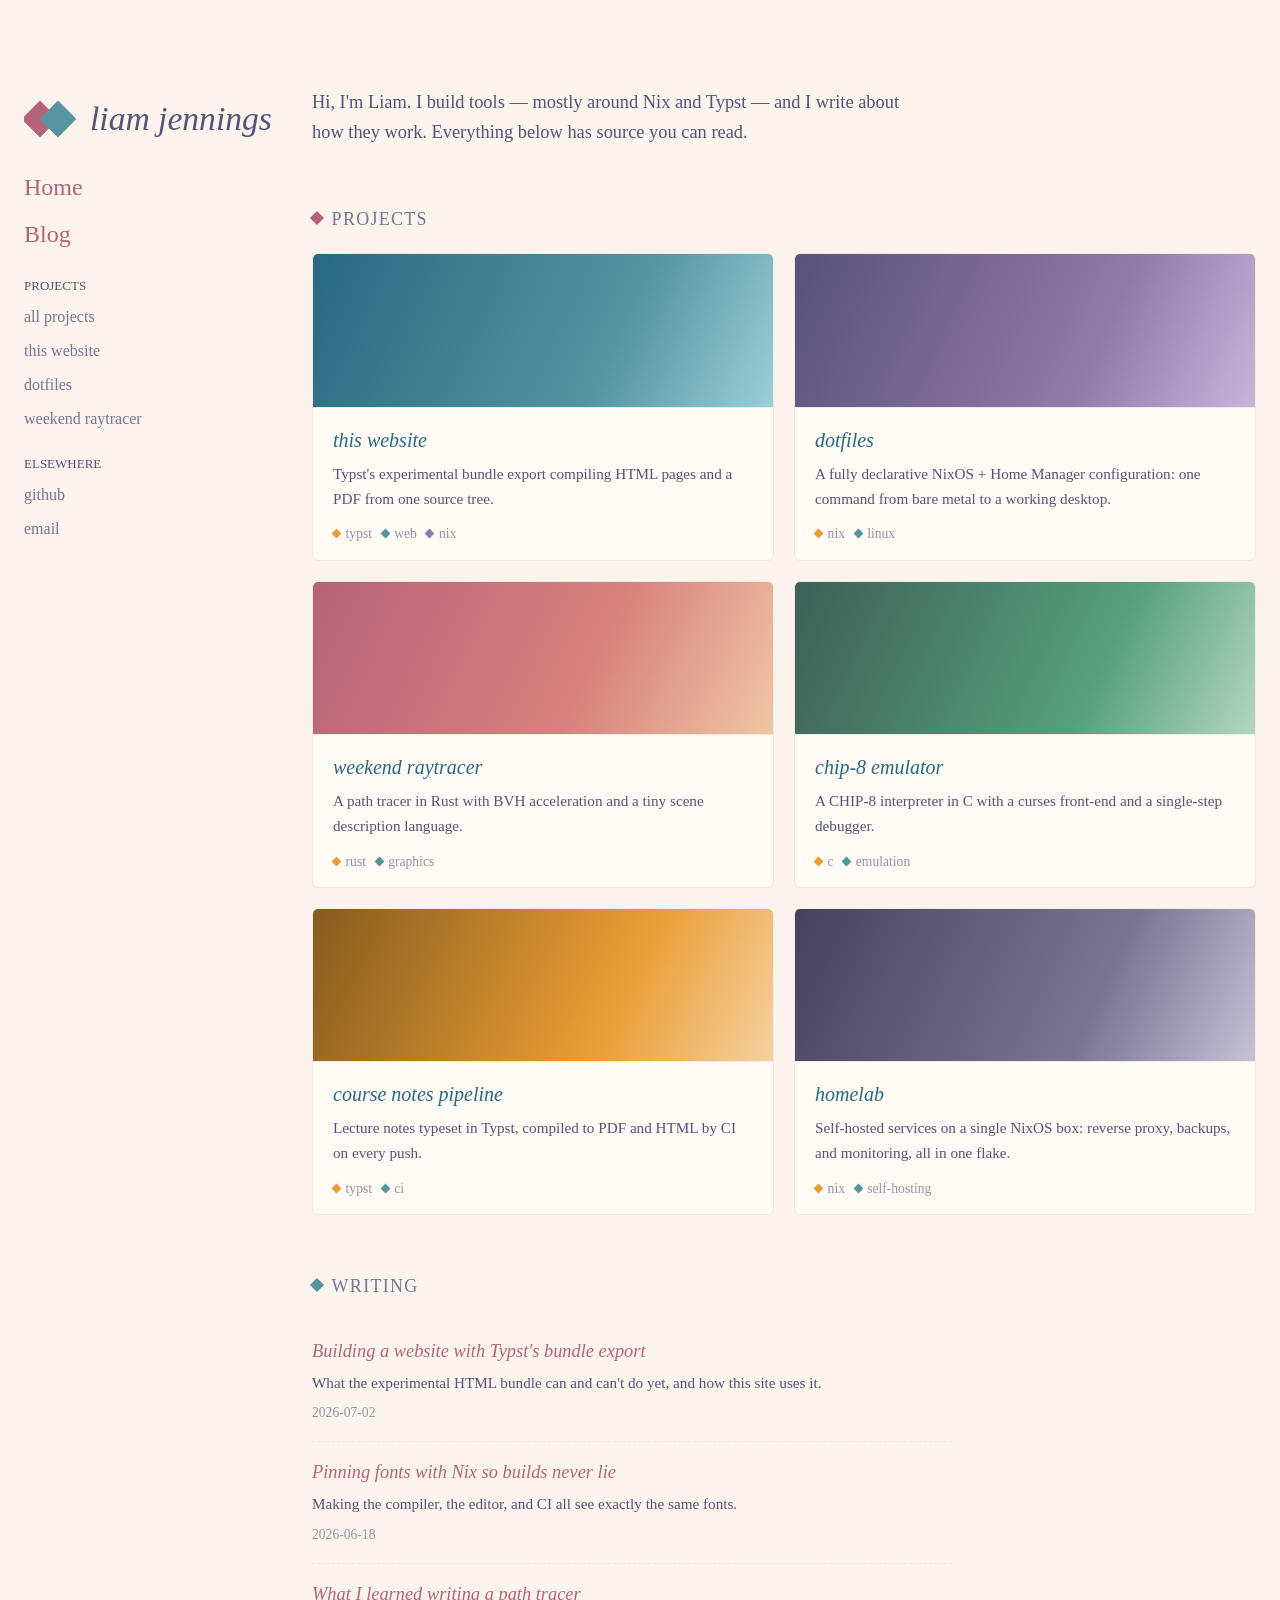
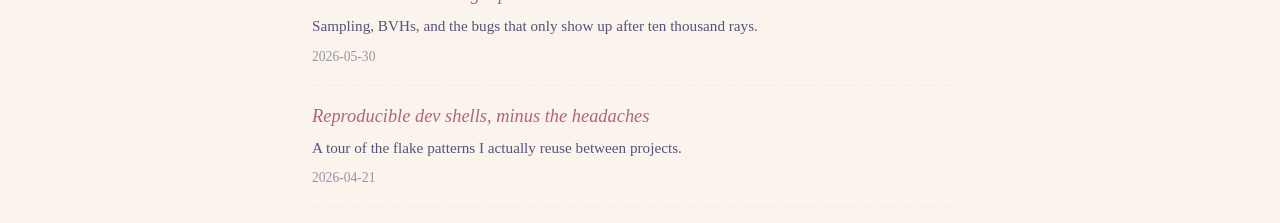
==== design/variant-a2/index.html @ 7a5c7ba7 "prototyped" ====
<!DOCTYPE html>
<html lang="en">
<head>
<meta charset="utf-8">
<meta name="viewport" content="width=device-width, initial-scale=1">
<title>liam jennings</title>
<link rel="stylesheet" href="style.css">
</head>
<body>

<aside class="sidebar">
  <a class="brand" href="#">
    <span class="logo">
      <span class="logo-square logo-rose"></span>
      <span class="logo-square logo-teal"></span>
    </span>
    <span class="brand-name">liam jennings</span>
  </a>
  <nav class="site-nav">
    <ul class="nav-main">
      <li><a href="#">Home</a></li>
      <li><a href="#writing">Blog</a></li>
    </ul>
    <div class="nav-group">
      <p class="nav-group-title">projects</p>
      <ul>
        <li><a href="#projects">all projects</a></li>
        <li><a href="#">this website</a></li>
        <li><a href="#">dotfiles</a></li>
        <li><a href="#">weekend raytracer</a></li>
      </ul>
    </div>
    <div class="nav-group">
      <p class="nav-group-title">elsewhere</p>
      <ul>
        <li><a href="https://github.com/ldjennings">github</a></li>
        <li><a href="mailto:jenningsliamd@gmail.com">email</a></li>
      </ul>
    </div>
  </nav>
</aside>

<div class="page">
  <header class="mobile-header">
    <a class="brand" href="#">
      <span class="logo">
        <span class="logo-square logo-rose"></span>
        <span class="logo-square logo-teal"></span>
      </span>
      <span class="brand-name">liam jennings</span>
    </a>
    <details>
      <summary>menu</summary>
      <nav class="site-nav">
        <ul class="nav-main">
          <li><a href="#">Home</a></li>
          <li><a href="#writing">Blog</a></li>
        </ul>
      </nav>
    </details>
  </header>

  <main>
    <p class="intro">Hi, I'm Liam. I build tools — mostly around Nix and
    Typst — and I write about how they work. Everything below has source
    you can read.</p>

    <section id="projects">
      <h2>projects</h2>
      <div class="project-grid">

        <article class="project">
          <div class="thumb thumb-web"></div>
          <div class="card-body">
            <h3><a href="#">this website</a></h3>
            <p>Typst's experimental bundle export compiling HTML pages and
            a PDF from one source tree.</p>
            <ul class="tags"><li>typst</li><li>web</li><li>nix</li></ul>
            <details class="more">
              <summary>details</summary>
              <div class="blurb">
                <p class="badges"><span class="badge open">open source</span></p>
                <p>One compiler produces the whole site: HTML pages, shared
                assets, and a print-ready PDF twin of the blog, with
                cross-document links resolved at build time. Fonts and the
                toolchain are pinned through a Nix flake, so every build is
                identical everywhere.</p>
                <p class="blurb-links"><a href="#">source ↗</a> <a href="#">live site ↗</a></p>
              </div>
            </details>
          </div>
          <a class="card-link" href="#" aria-hidden="true" tabindex="-1"></a>
          <div class="preview" aria-hidden="true">
            <div class="preview-thumb thumb-web"></div>
            <div class="preview-body">
              <h3>this website</h3>
              <p class="badges"><span class="badge open">open source</span></p>
              <p>One compiler produces the whole site: HTML pages, shared
              assets, and a print-ready PDF twin of the blog, with
              cross-document links resolved at build time. Fonts and the
              toolchain are pinned through a Nix flake, so every build is
              identical everywhere.</p>
              <p class="blurb-links"><a href="#">source ↗</a> <a href="#">live site ↗</a></p>
            </div>
          </div>
        </article>

        <article class="project">
          <div class="thumb thumb-dots"></div>
          <div class="card-body">
            <h3><a href="#">dotfiles</a></h3>
            <p>A fully declarative NixOS + Home Manager configuration: one
            command from bare metal to a working desktop.</p>
            <ul class="tags"><li>nix</li><li>linux</li></ul>
            <details class="more">
              <summary>details</summary>
              <div class="blurb">
                <p class="badges"><span class="badge open">open source</span></p>
                <p>Every machine I own boots from the same flake: window
                manager, editor, secrets, and services all described in one
                tree. Reinstalling is a non-event, and experiments roll back
                with a single generation switch.</p>
                <p class="blurb-links"><a href="#">source ↗</a></p>
              </div>
            </details>
          </div>
          <a class="card-link" href="#" aria-hidden="true" tabindex="-1"></a>
          <div class="preview" aria-hidden="true">
            <div class="preview-thumb thumb-dots"></div>
            <div class="preview-body">
              <h3>dotfiles</h3>
              <p class="badges"><span class="badge open">open source</span></p>
              <p>Every machine I own boots from the same flake: window
              manager, editor, secrets, and services all described in one
              tree. Reinstalling is a non-event, and experiments roll back
              with a single generation switch.</p>
              <p class="blurb-links"><a href="#">source ↗</a></p>
            </div>
          </div>
        </article>

        <article class="project">
          <div class="thumb thumb-ray"></div>
          <div class="card-body">
            <h3><a href="#">weekend raytracer</a></h3>
            <p>A path tracer in Rust with BVH acceleration and a tiny scene
            description language.</p>
            <ul class="tags"><li>rust</li><li>graphics</li></ul>
            <details class="more">
              <summary>details</summary>
              <div class="blurb">
                <p class="badges"><span class="badge open">open source</span></p>
                <p>Started as the classic weekend book, then kept going:
                bounding-volume hierarchies, importance sampling, and a
                small text format for describing scenes. Renders the
                obligatory glass spheres, but also my apartment.</p>
                <p class="blurb-links"><a href="#">source ↗</a> <a href="#">gallery ↗</a></p>
              </div>
            </details>
          </div>
          <a class="card-link" href="#" aria-hidden="true" tabindex="-1"></a>
          <div class="preview" aria-hidden="true">
            <div class="preview-thumb thumb-ray"></div>
            <div class="preview-body">
              <h3>weekend raytracer</h3>
              <p class="badges"><span class="badge open">open source</span></p>
              <p>Started as the classic weekend book, then kept going:
              bounding-volume hierarchies, importance sampling, and a small
              text format for describing scenes. Renders the obligatory
              glass spheres, but also my apartment.</p>
              <p class="blurb-links"><a href="#">source ↗</a> <a href="#">gallery ↗</a></p>
            </div>
          </div>
        </article>

        <article class="project">
          <div class="thumb thumb-chip"></div>
          <div class="card-body">
            <h3><a href="#">chip-8 emulator</a></h3>
            <p>A CHIP-8 interpreter in C with a curses front-end and a
            single-step debugger.</p>
            <ul class="tags"><li>c</li><li>emulation</li></ul>
            <details class="more">
              <summary>details</summary>
              <div class="blurb">
                <p class="badges"><span class="badge open">open source</span></p>
                <p>A complete interpreter for the 1970s virtual machine,
                playable in a terminal. The single-step debugger shows
                registers, the stack, and disassembly live — written to
                understand how emulation actually works before attempting
                anything bigger.</p>
                <p class="blurb-links"><a href="#">source ↗</a></p>
              </div>
            </details>
          </div>
          <a class="card-link" href="#" aria-hidden="true" tabindex="-1"></a>
          <div class="preview" aria-hidden="true">
            <div class="preview-thumb thumb-chip"></div>
            <div class="preview-body">
              <h3>chip-8 emulator</h3>
              <p class="badges"><span class="badge open">open source</span></p>
              <p>A complete interpreter for the 1970s virtual machine,
              playable in a terminal. The single-step debugger shows
              registers, the stack, and disassembly live — written to
              understand how emulation actually works before attempting
              anything bigger.</p>
              <p class="blurb-links"><a href="#">source ↗</a></p>
            </div>
          </div>
        </article>

        <article class="project">
          <div class="thumb thumb-notes"></div>
          <div class="card-body">
            <h3><a href="#">course notes pipeline</a></h3>
            <p>Lecture notes typeset in Typst, compiled to PDF and HTML by
            CI on every push.</p>
            <ul class="tags"><li>typst</li><li>ci</li></ul>
            <details class="more">
              <summary>details</summary>
              <div class="blurb">
                <p class="badges"><span class="badge study">coursework</span></p>
                <p>Notes get written once in Typst and published twice:
                a paged PDF for printing and margin scribbles, and HTML for
                quick reference. CI rebuilds both on every push, so the
                published copy never lags the source.</p>
                <p class="blurb-links"><a href="#">source ↗</a> <a href="#">notes ↗</a></p>
              </div>
            </details>
          </div>
          <a class="card-link" href="#" aria-hidden="true" tabindex="-1"></a>
          <div class="preview" aria-hidden="true">
            <div class="preview-thumb thumb-notes"></div>
            <div class="preview-body">
              <h3>course notes pipeline</h3>
              <p class="badges"><span class="badge study">coursework</span></p>
              <p>Notes get written once in Typst and published twice: a
              paged PDF for printing and margin scribbles, and HTML for
              quick reference. CI rebuilds both on every push, so the
              published copy never lags the source.</p>
              <p class="blurb-links"><a href="#">source ↗</a> <a href="#">notes ↗</a></p>
            </div>
          </div>
        </article>

        <article class="project">
          <div class="thumb thumb-lab"></div>
          <div class="card-body">
            <h3><a href="#">homelab</a></h3>
            <p>Self-hosted services on a single NixOS box: reverse proxy,
            backups, and monitoring, all in one flake.</p>
            <ul class="tags"><li>nix</li><li>self-hosting</li></ul>
            <details class="more">
              <summary>details</summary>
              <div class="blurb">
                <p class="badges"><span class="badge lab">self-hosted</span></p>
                <p>One machine, one flake: media, git mirrors, and backups
                behind a reverse proxy with automatic certificates.
                Monitoring pages me before anything user-visible breaks —
                in theory.</p>
                <p class="blurb-links"><a href="#">source ↗</a></p>
              </div>
            </details>
          </div>
          <a class="card-link" href="#" aria-hidden="true" tabindex="-1"></a>
          <div class="preview" aria-hidden="true">
            <div class="preview-thumb thumb-lab"></div>
            <div class="preview-body">
              <h3>homelab</h3>
              <p class="badges"><span class="badge lab">self-hosted</span></p>
              <p>One machine, one flake: media, git mirrors, and backups
              behind a reverse proxy with automatic certificates.
              Monitoring pages me before anything user-visible breaks — in
              theory.</p>
              <p class="blurb-links"><a href="#">source ↗</a></p>
            </div>
          </div>
        </article>

      </div>
    </section>

    <section id="writing">
      <h2>writing</h2>
      <ul class="article-list">
        <li>
          <a href="#">Building a website with Typst's bundle export</a>
          <p>What the experimental HTML bundle can and can't do yet, and how
          this site uses it.</p>
          <time datetime="2026-07-02">2026-07-02</time>
        </li>
        <li>
          <a href="#">Pinning fonts with Nix so builds never lie</a>
          <p>Making the compiler, the editor, and CI all see exactly the
          same fonts.</p>
          <time datetime="2026-06-18">2026-06-18</time>
        </li>
        <li>
          <a href="#">What I learned writing a path tracer</a>
          <p>Sampling, BVHs, and the bugs that only show up after ten
          thousand rays.</p>
          <time datetime="2026-05-30">2026-05-30</time>
        </li>
        <li>
          <a href="#">Reproducible dev shells, minus the headaches</a>
          <p>A tour of the flake patterns I actually reuse between
          projects.</p>
          <time datetime="2026-04-21">2026-04-21</time>
        </li>
      </ul>
    </section>
  </main>
</div>

</body>
</html>
---- design/variant-a2/style.css ----
/* Variant A2 — variant A's sidebar and Rosé Pine Dawn palette, with two
   additions that distinguish it from youwen.dev:
   1. a thumbnail band on each project card (gradient stand-ins for
      screenshots, toned to the palette so the grid stays quiet), and
   2. a hover-deployed preview per card: hovering deploys an overlay with a
      bigger image, badge, full description, and links. Pure CSS (:hover),
      no JavaScript, so it survives the static Typst export. Touch devices
      (no hover) get a click-to-expand <details> fallback instead. */

:root {
  --bg: #faf4ed;
  --surface: #fffaf3;
  --overlay: #f2e9e1;
  --text: #575279;
  --subtle: #797593;
  --muted: #9893a5;
  --love: #b4637a;
  --gold: #ea9d34;
  --rose: #d7827e;
  --pine: #286983;
  --foam: #56949f;
  --iris: #907aa9;
}

* {
  box-sizing: border-box;
}

body {
  background: var(--bg);
  color: var(--text);
  font-family: Georgia, "Times New Roman", serif;
  line-height: 1.625;
  max-width: 1440px;
  margin: 1rem auto;
  padding: 0 1rem;
  display: flex;
  gap: 2rem;
}

@media (min-width: 1024px) {
  body {
    margin-top: 5rem;
    padding: 0 1.5rem;
  }
}

/* ---- Layout columns ---- */

/* Sticks to the viewport while the page scrolls. align-self keeps the
   sidebar its natural height (flex would otherwise stretch it to match the
   page column, leaving sticky nothing to do). */
.sidebar {
  width: 16rem;
  flex: none;
  position: sticky;
  top: 2rem;
  align-self: flex-start;
  max-height: calc(100vh - 2rem);
  overflow-y: auto;
}

.page {
  flex: 1;
  min-width: 0;
}

/* ---- Brand (logo + name) ---- */

.brand {
  display: inline-flex;
  align-items: center;
  gap: 1rem;
  margin-top: 0.75rem;
  color: inherit;
  text-decoration: none;
}

.brand:hover {
  background: var(--surface);
}

.brand-name {
  font-style: italic;
  font-size: 2.1rem;
  user-select: none;
  white-space: nowrap;
}

.logo {
  position: relative;
  display: inline-block;
  width: 50px;
  height: 50px;
  flex: none;
}

.logo-square {
  position: absolute;
  top: 12px;
  width: 26px;
  height: 26px;
  transform: rotate(45deg);
}

.logo-rose {
  left: 3px;
  background: var(--love);
}

.logo-teal {
  left: 21px;
  background: var(--foam);
}

/* ---- Nav ---- */

.site-nav {
  display: flex;
  flex-direction: column;
  gap: 1rem;
  margin-top: 1rem;
}

.site-nav ul {
  list-style: none;
  margin: 0;
  padding: 0;
  display: flex;
  flex-direction: column;
  gap: 0.5rem;
}

.site-nav a {
  text-decoration: none;
  transition: background-color 0.15s;
}

.site-nav a:hover {
  background: var(--surface);
}

.nav-main {
  font-size: 1.5rem;
}

.nav-main a {
  color: var(--love);
}

.nav-group-title {
  font-variant-caps: all-small-caps;
  font-size: 1.15rem;
  margin: 0 0 0.25rem;
}

.nav-group a {
  color: var(--subtle);
}

/* ---- Mobile header (hidden on desktop) ---- */

.mobile-header {
  display: none;
}

@media (max-width: 768px) {
  body {
    display: block;
  }

  .sidebar {
    display: none;
  }

  .mobile-header {
    display: block;
    border-bottom: 1px dashed var(--muted);
    margin-bottom: 2rem;
    padding-bottom: 2rem;
    text-align: center;
  }

  .mobile-header summary {
    font-variant-caps: all-small-caps;
    font-size: 1.3rem;
    cursor: pointer;
    margin-top: 1rem;
  }

  .mobile-header nav {
    text-align: left;
    margin-top: 0.75rem;
  }
}

/* ---- Content ---- */

main a {
  color: var(--foam);
}

main a:focus-visible,
.site-nav a:focus-visible,
summary:focus-visible {
  outline: 2px solid var(--iris);
  outline-offset: 2px;
}

.intro {
  font-size: 1.15rem;
  max-width: 38rem;
  margin-top: 0.5rem;
}

/* Section headings pick up the logo's rotated square. */
h2 {
  font-variant-caps: all-small-caps;
  font-weight: normal;
  font-size: 1.6rem;
  letter-spacing: 0.05em;
  color: var(--subtle);
  margin: 3rem 0 1rem;
}

h2::before {
  content: "";
  display: inline-block;
  width: 10px;
  height: 10px;
  margin-right: 0.6rem;
  transform: rotate(45deg);
  background: var(--love);
  vertical-align: 2px;
}

#writing h2::before {
  background: var(--foam);
}

/* ---- Project cards ---- */

/* Default stretch alignment keeps cards in a row exactly the same height;
   the flex column inside pins tags/details to the card bottom. */
.project-grid {
  display: grid;
  grid-template-columns: repeat(2, 1fr);
  gap: 1.25rem;
}

@media (max-width: 900px) {
  .project-grid {
    grid-template-columns: 1fr;
  }
}

/* No overflow:hidden here — the hover preview must extend past the card.
   The thumbnail rounds its own top corners instead. */
.project {
  display: flex;
  flex-direction: column;
  background: var(--surface);
  border: 1px solid var(--overlay);
  border-radius: 6px;
  transition: box-shadow 0.15s;
}

.project:hover {
  box-shadow: 0 2px 10px rgba(87, 82, 121, 0.08);
}

/* Thumbnail band: fixed ratio keeps the grid neat regardless of image.
   Gradients stand in for real screenshots, toned to the palette. */
.thumb {
  aspect-ratio: 3 / 1;
  border-bottom: 1px solid var(--overlay);
  border-radius: 5px 5px 0 0;
}

.thumb-web   { background: linear-gradient(115deg, #286983, #56949f 65%, #9ccfd8); }
.thumb-dots  { background: linear-gradient(115deg, #575279, #907aa9 65%, #c4b7d9); }
.thumb-ray   { background: linear-gradient(115deg, #b4637a, #d7827e 60%, #f0c6a4); }
.thumb-chip  { background: linear-gradient(115deg, #3e5f56, #569f7e 65%, #b3d6c2); }
.thumb-notes { background: linear-gradient(115deg, #855c1f, #ea9d34 65%, #f5d1a0); }
.thumb-lab   { background: linear-gradient(115deg, #45415e, #797593 65%, #c5c1d6); }

.card-body {
  padding: 1rem 1.25rem 0.9rem;
  flex: 1;
  display: flex;
  flex-direction: column;
}

.project h3 {
  margin: 0 0 0.35rem;
  font-size: 1.25rem;
  font-style: italic;
  font-weight: normal;
}

.project h3 a {
  color: var(--pine);
  text-decoration: none;
}

.project h3 a:hover {
  text-decoration: underline;
}

.card-body > p {
  margin: 0;
  font-size: 0.95rem;
}

.tags {
  list-style: none;
  margin: auto 0 0;
  padding: 0.75rem 0 0;
  display: flex;
  flex-wrap: wrap;
  gap: 0.6rem;
  font-size: 0.85rem;
  color: var(--muted);
}

.tags li::before {
  content: "";
  display: inline-block;
  width: 7px;
  height: 7px;
  margin-right: 0.35rem;
  transform: rotate(45deg);
  background: var(--gold);
  vertical-align: 1px;
}

.tags li:nth-child(2)::before {
  background: var(--foam);
}

.tags li:nth-child(3)::before {
  background: var(--iris);
}

/* ---- Whole-card link ---- */

/* Covers the card (m4xc-style); real links sit above it via z-index. */
.project {
  position: relative;
}

.card-link {
  position: absolute;
  inset: 0;
  z-index: 1;
  border-radius: 6px;
}

.card-body h3 a,
details.more,
.blurb-links a {
  position: relative;
  z-index: 2;
}

/* ---- Hover-deployed preview (CSS-only, no JS) ---- */

.preview {
  position: absolute;
  top: -0.75rem;
  left: -0.75rem;
  right: -0.75rem;
  z-index: 5;
  background: var(--surface);
  border: 1px solid var(--overlay);
  border-radius: 8px;
  box-shadow: 0 14px 36px rgba(87, 82, 121, 0.22);
  overflow: hidden;
  opacity: 0;
  visibility: hidden;
  transform: translateY(10px);
  transition:
    opacity 0.2s ease,
    transform 0.2s ease,
    visibility 0s linear 0.2s;
}

/* Small delay so grazing the grid with the cursor doesn't flash previews. */
.project:hover .preview {
  opacity: 1;
  visibility: visible;
  transform: none;
  transition-delay: 0.18s, 0.18s, 0.18s;
}

@media (prefers-reduced-motion: reduce) {
  .preview {
    transition: none;
  }
}

.preview-thumb {
  aspect-ratio: 2 / 1;
  border-bottom: 1px solid var(--overlay);
}

.preview-body {
  padding: 1rem 1.25rem 1.1rem;
}

.preview-body h3 {
  margin: 0;
}

.preview-body p {
  margin: 0.5rem 0 0;
  font-size: 0.95rem;
}

/* Hover devices get the preview; touch devices get the <details> fallback. */
@media (hover: hover) {
  details.more {
    display: none;
  }
}

@media (hover: none) {
  .preview {
    display: none;
  }
}

/* ---- Click-to-expand blurb (touch fallback) ---- */

details.more {
  margin-top: 0.75rem;
  border-top: 1px dashed var(--overlay);
  interpolate-size: allow-keywords;
}

details.more summary {
  list-style: none;
  cursor: pointer;
  padding: 0.4rem 0 0.3rem;
  font-variant-caps: all-small-caps;
  font-size: 0.95rem;
  letter-spacing: 0.06em;
  color: var(--subtle);
}

details.more summary::-webkit-details-marker {
  display: none;
}

details.more summary::after {
  content: " ▾";
  color: var(--muted);
}

details.more[open] summary::after {
  content: " ▴";
}

details.more summary:hover {
  color: var(--love);
}

/* Slide animation where supported (interpolate-size + ::details-content);
   elsewhere the blurb simply appears. */
details.more::details-content {
  block-size: 0;
  overflow: hidden;
  opacity: 0;
  transition: block-size 0.3s ease, opacity 0.3s ease, content-visibility 0.3s allow-discrete;
}

details.more[open]::details-content {
  block-size: auto;
  opacity: 1;
}

@media (prefers-reduced-motion: reduce) {
  details.more::details-content {
    transition: none;
  }
}

.blurb {
  padding-bottom: 0.5rem;
}

.blurb p {
  margin: 0.5rem 0 0;
  font-size: 0.92rem;
}

.badges {
  margin: 0.4rem 0 0;
}

.badge {
  display: inline-block;
  font-family: ui-monospace, monospace;
  font-size: 0.72rem;
  letter-spacing: 0.03em;
  padding: 0.1rem 0.55rem;
  border-radius: 999px;
  border: 1px solid;
}

.badge.open  { color: var(--pine); border-color: var(--pine); background: rgba(40, 105, 131, 0.07); }
.badge.study { color: var(--iris); border-color: var(--iris); background: rgba(144, 122, 169, 0.09); }
.badge.lab   { color: var(--gold); border-color: var(--gold); background: rgba(234, 157, 52, 0.09); }

.blurb-links a {
  margin-right: 1rem;
  font-size: 0.9rem;
}

/* ---- Article list ---- */

.article-list {
  list-style: none;
  margin: 0;
  padding: 0;
  max-width: 40rem;
}

.article-list li {
  padding: 1rem 0;
  border-bottom: 1px dashed var(--overlay);
}

.article-list a {
  color: var(--love);
  font-size: 1.15rem;
  font-style: italic;
  text-decoration: none;
}

.article-list a:hover {
  text-decoration: underline;
}

.article-list p {
  margin: 0.25rem 0;
  font-size: 0.95rem;
}

.article-list time {
  font-size: 0.85rem;
  color: var(--muted);
}
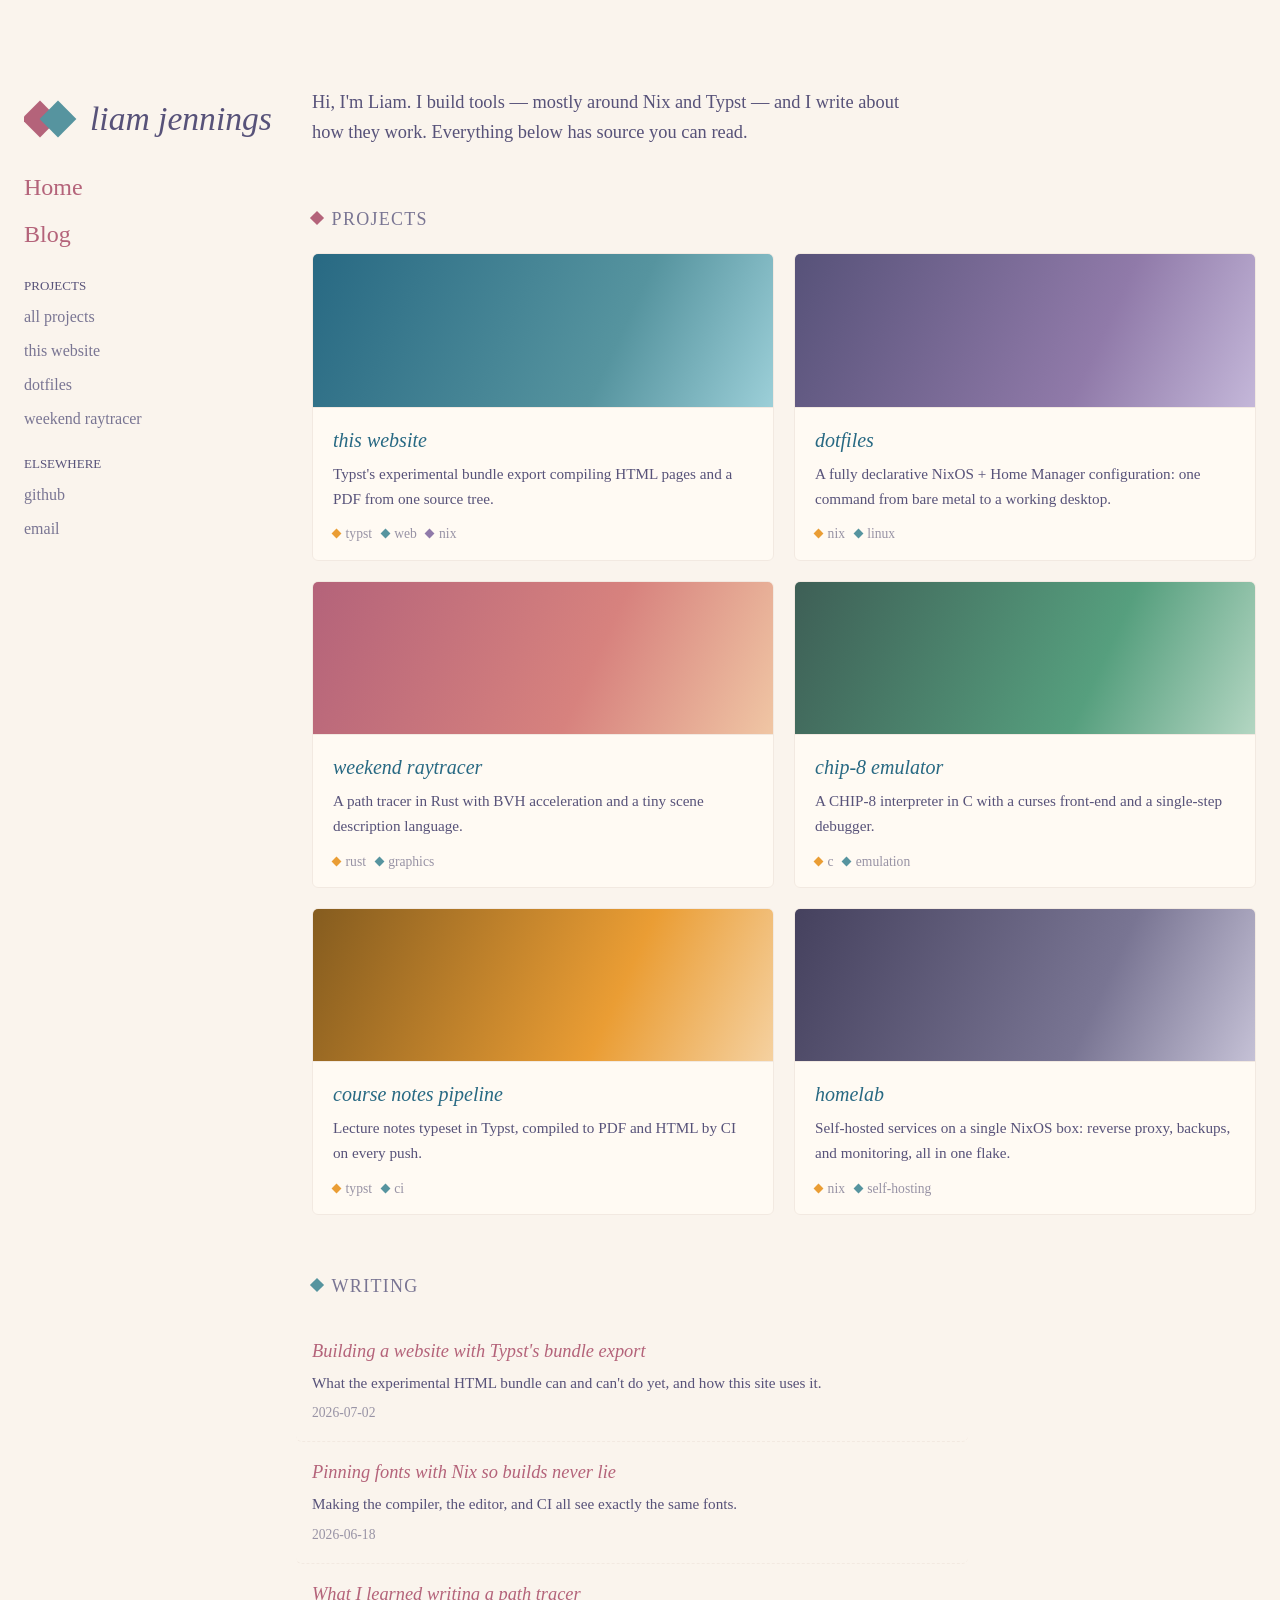
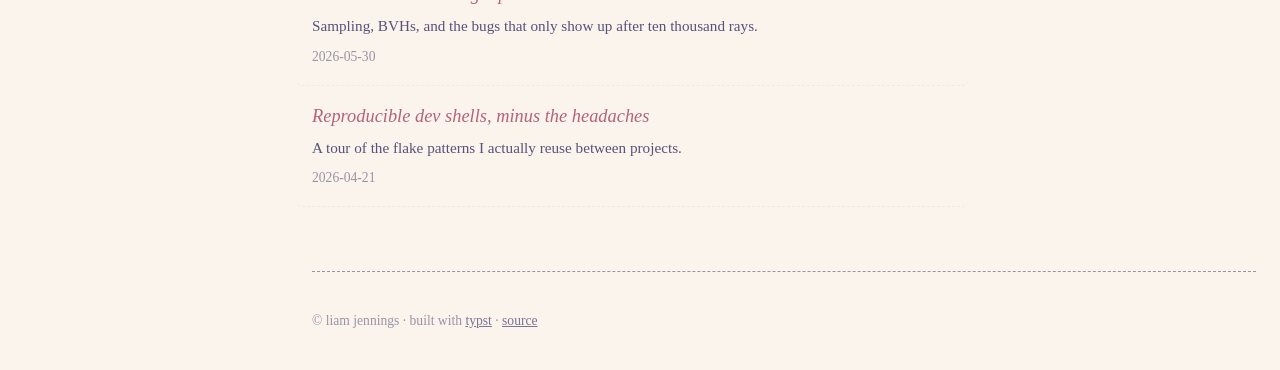
==== commit d8a0a20c: "changes" ====
--- a/design/variant-a2/index.html
+++ b/design/variant-a2/index.html
@@ -288,27 +288,36 @@
           <p>What the experimental HTML bundle can and can't do yet, and how
           this site uses it.</p>
           <time datetime="2026-07-02">2026-07-02</time>
+          <a class="row-link" href="#" aria-hidden="true" tabindex="-1"></a>
         </li>
         <li>
           <a href="#">Pinning fonts with Nix so builds never lie</a>
           <p>Making the compiler, the editor, and CI all see exactly the
           same fonts.</p>
           <time datetime="2026-06-18">2026-06-18</time>
+          <a class="row-link" href="#" aria-hidden="true" tabindex="-1"></a>
         </li>
         <li>
           <a href="#">What I learned writing a path tracer</a>
           <p>Sampling, BVHs, and the bugs that only show up after ten
           thousand rays.</p>
           <time datetime="2026-05-30">2026-05-30</time>
+          <a class="row-link" href="#" aria-hidden="true" tabindex="-1"></a>
         </li>
         <li>
           <a href="#">Reproducible dev shells, minus the headaches</a>
           <p>A tour of the flake patterns I actually reuse between
           projects.</p>
           <time datetime="2026-04-21">2026-04-21</time>
+          <a class="row-link" href="#" aria-hidden="true" tabindex="-1"></a>
         </li>
       </ul>
     </section>
+
+    <footer class="colophon">
+      <p>© liam jennings · built with <a href="https://typst.app/">typst</a>
+      · <a href="https://github.com/ldjennings">source</a></p>
+    </footer>
   </main>
 </div>
 
--- a/design/variant-a2/style.css
+++ b/design/variant-a2/style.css
@@ -7,7 +7,10 @@
       no JavaScript, so it survives the static Typst export. Touch devices
       (no hover) get a click-to-expand <details> fallback instead. */
 
+/* Rosé Pine Dawn (light) / Rosé Pine (dark) — same role names, so the whole
+   page swaps coherently on prefers-color-scheme. */
 :root {
+  color-scheme: light dark;
   --bg: #faf4ed;
   --surface: #fffaf3;
   --overlay: #f2e9e1;
@@ -20,6 +23,41 @@
   --pine: #286983;
   --foam: #56949f;
   --iris: #907aa9;
+  --shadow: rgba(87, 82, 121, 0.22);
+  --shadow-soft: rgba(87, 82, 121, 0.08);
+}
+
+@media (prefers-color-scheme: dark) {
+  :root {
+    --bg: #191724;
+    --surface: #1f1d2e;
+    --overlay: #26233a;
+    --text: #e0def4;
+    --subtle: #908caa;
+    --muted: #6e6a86;
+    --love: #eb6f92;
+    --gold: #f6c177;
+    --rose: #ebbcba;
+    --pine: #31748f;
+    --foam: #9ccfd8;
+    --iris: #c4a7e7;
+    --shadow: rgba(0, 0, 0, 0.55);
+    --shadow-soft: rgba(0, 0, 0, 0.35);
+  }
+}
+
+html {
+  scroll-behavior: smooth;
+}
+
+@media (prefers-reduced-motion: reduce) {
+  html {
+    scroll-behavior: auto;
+  }
+}
+
+section {
+  scroll-margin-top: 2rem;
 }
 
 * {
@@ -266,7 +304,7 @@
 }
 
 .project:hover {
-  box-shadow: 0 2px 10px rgba(87, 82, 121, 0.08);
+  box-shadow: 0 2px 10px var(--shadow-soft);
 }
 
 /* Thumbnail band: fixed ratio keeps the grid neat regardless of image.
@@ -374,7 +412,7 @@
   background: var(--surface);
   border: 1px solid var(--overlay);
   border-radius: 8px;
-  box-shadow: 0 14px 36px rgba(87, 82, 121, 0.22);
+  box-shadow: 0 14px 36px var(--shadow);
   overflow: hidden;
   opacity: 0;
   visibility: hidden;
@@ -508,9 +546,9 @@
   border: 1px solid;
 }
 
-.badge.open  { color: var(--pine); border-color: var(--pine); background: rgba(40, 105, 131, 0.07); }
-.badge.study { color: var(--iris); border-color: var(--iris); background: rgba(144, 122, 169, 0.09); }
-.badge.lab   { color: var(--gold); border-color: var(--gold); background: rgba(234, 157, 52, 0.09); }
+.badge.open  { color: var(--pine); border-color: var(--pine); background: color-mix(in srgb, var(--pine) 8%, transparent); }
+.badge.study { color: var(--iris); border-color: var(--iris); background: color-mix(in srgb, var(--iris) 9%, transparent); }
+.badge.lab   { color: var(--gold); border-color: var(--gold); background: color-mix(in srgb, var(--gold) 9%, transparent); }
 
 .blurb-links a {
   margin-right: 1rem;
@@ -519,6 +557,9 @@
 
 /* ---- Article list ---- */
 
+/* Whole row is clickable (overlay link, like the cards) but stays a plain
+   list — no thumbnails or expansion, so articles read differently from
+   projects. Negative margin lets the hover wash extend past the text. */
 .article-list {
   list-style: none;
   margin: 0;
@@ -527,8 +568,28 @@
 }
 
 .article-list li {
-  padding: 1rem 0;
+  position: relative;
+  padding: 1rem;
+  margin: 0 -1rem;
   border-bottom: 1px dashed var(--overlay);
+  border-radius: 6px;
+  transition: background-color 0.15s;
+}
+
+.article-list li:hover {
+  background: var(--surface);
+}
+
+.row-link {
+  position: absolute;
+  inset: 0;
+  z-index: 1;
+  border-radius: 6px;
+}
+
+.article-list li > a:not(.row-link) {
+  position: relative;
+  z-index: 2;
 }
 
 .article-list a {
@@ -551,3 +612,17 @@
   font-size: 0.85rem;
   color: var(--muted);
 }
+
+/* ---- Colophon ---- */
+
+.colophon {
+  margin-top: 4rem;
+  padding: 1.5rem 0 0.5rem;
+  border-top: 1px dashed var(--muted);
+  font-size: 0.85rem;
+  color: var(--muted);
+}
+
+.colophon a {
+  color: var(--subtle);
+}
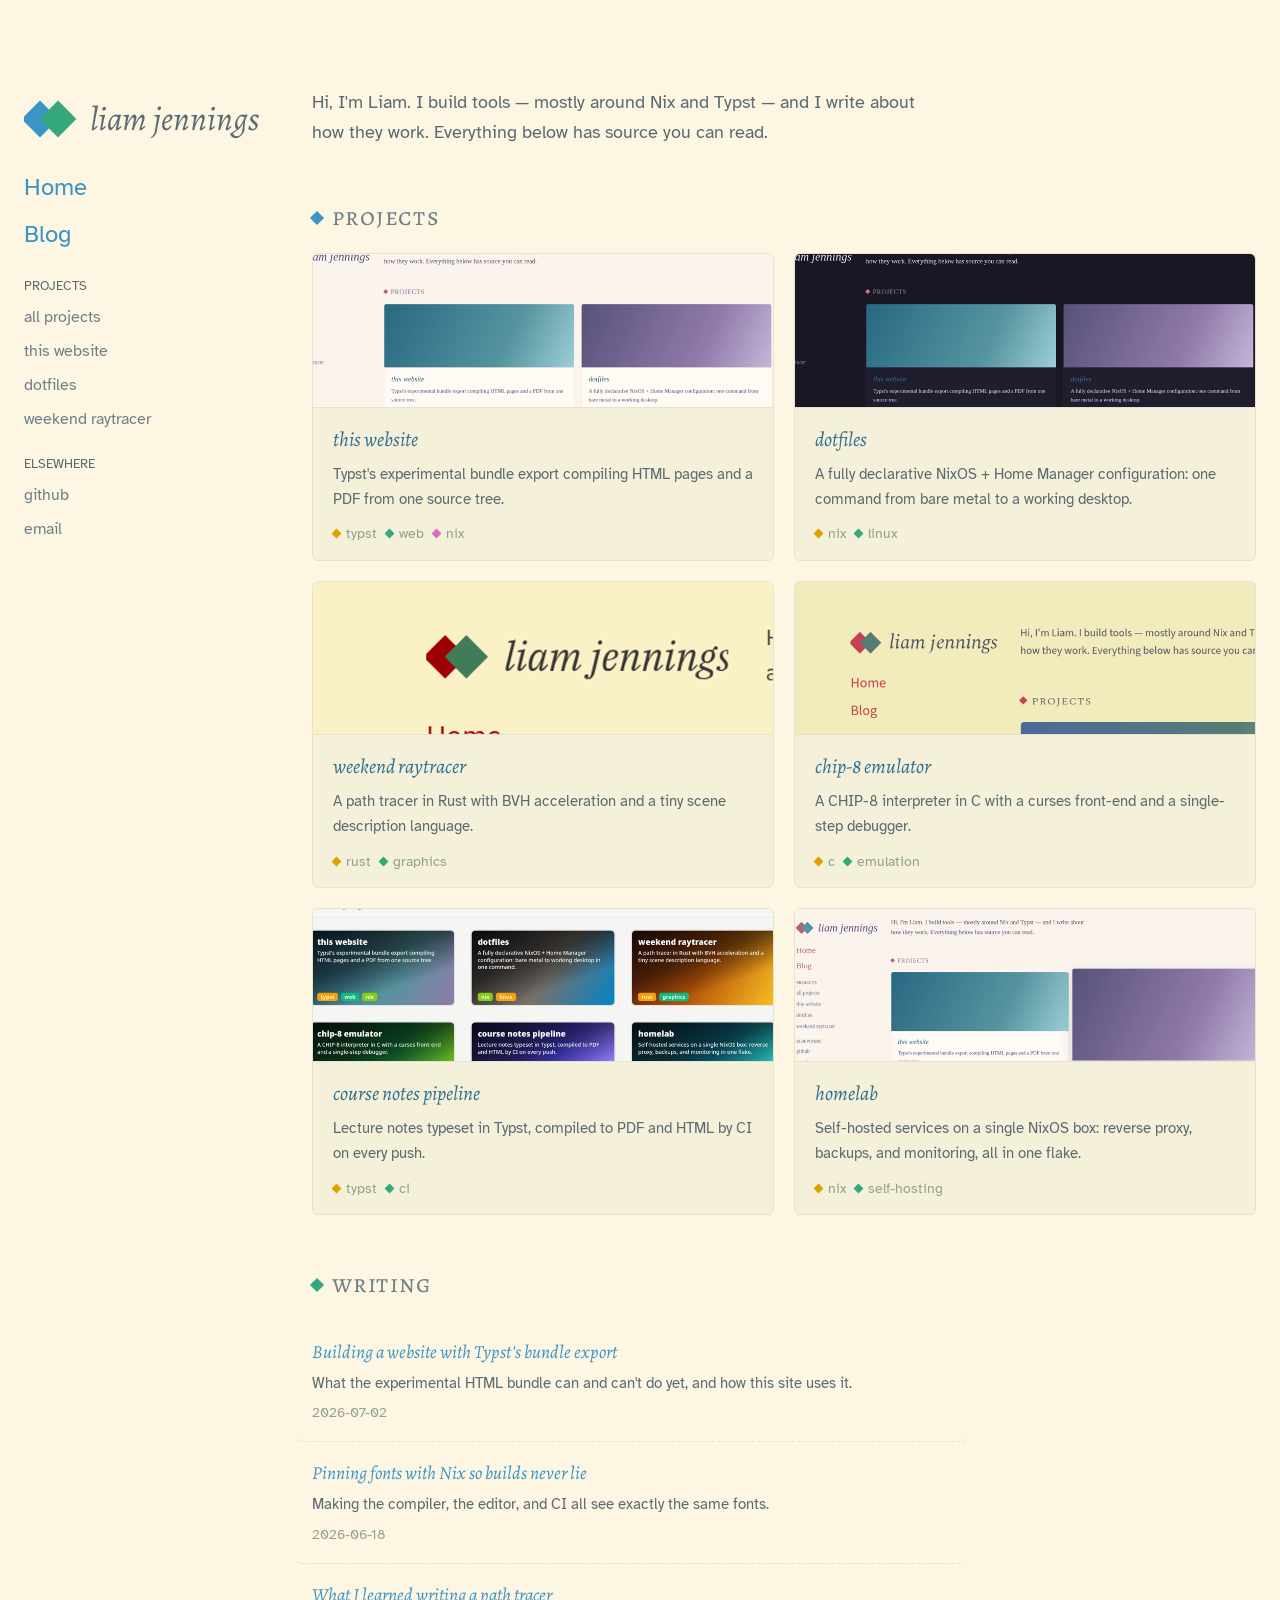
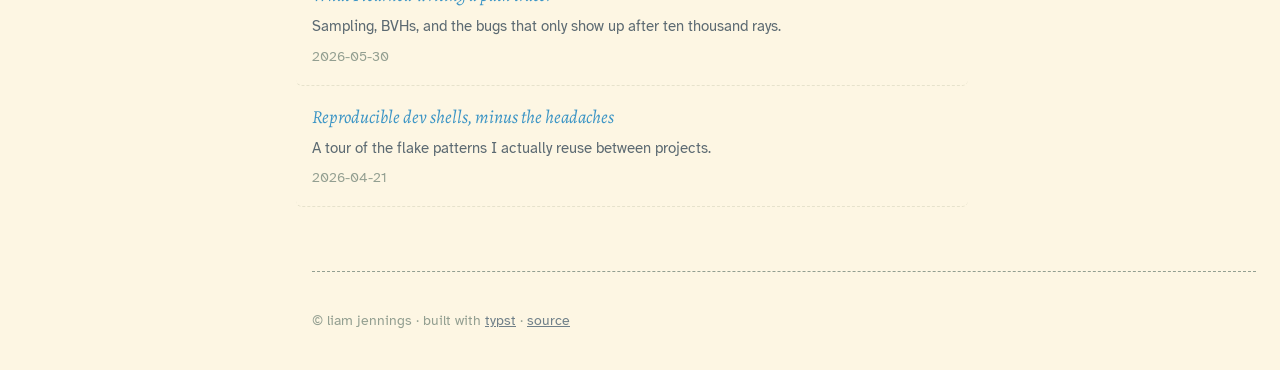
==== commit a8567874: "worked out theming" ====
--- a/design/variant-a2/index.html
+++ b/design/variant-a2/index.html
@@ -4,7 +4,8 @@
 <meta charset="utf-8">
 <meta name="viewport" content="width=device-width, initial-scale=1">
 <title>liam jennings</title>
-<link rel="stylesheet" href="style.css">
+<link rel="stylesheet" href="layout.css">
+<link rel="stylesheet" href="theme.css">
 </head>
 <body>
 
--- a/design/variant-a2/layout.css
+++ b/design/variant-a2/layout.css
@@ -0,0 +1,602 @@
+/* Site mockup layout — structure only. Colors and fonts come entirely from
+   theme.css, which defines the role variables (--bg, --surface, --overlay,
+   --text, --subtle, --muted, --love, --gold, --rose, --pine, --foam,
+   --iris, --shadow, --shadow-soft) for light and dark, plus
+   --font-display / --font-body. */
+
+html {
+  scroll-behavior: smooth;
+}
+
+@media (prefers-reduced-motion: reduce) {
+  html {
+    scroll-behavior: auto;
+  }
+}
+
+section {
+  scroll-margin-top: 2rem;
+}
+
+* {
+  box-sizing: border-box;
+}
+
+body {
+  background: var(--bg);
+  color: var(--text);
+  font-family: var(--font-body);
+  line-height: 1.625;
+  max-width: 1440px;
+  margin: 1rem auto;
+  padding: 0 1rem;
+  display: flex;
+  gap: 2rem;
+}
+
+@media (min-width: 1024px) {
+  body {
+    margin-top: 5rem;
+    padding: 0 1.5rem;
+  }
+}
+
+/* ---- Layout columns ---- */
+
+/* Sticks to the viewport while the page scrolls. align-self keeps the
+   sidebar its natural height (flex would otherwise stretch it to match the
+   page column, leaving sticky nothing to do). */
+.sidebar {
+  width: 16rem;
+  flex: none;
+  position: sticky;
+  top: 2rem;
+  align-self: flex-start;
+  max-height: calc(100vh - 2rem);
+  overflow-y: auto;
+}
+
+.page {
+  flex: 1;
+  min-width: 0;
+}
+
+/* ---- Brand (logo + name) ---- */
+
+.brand {
+  display: inline-flex;
+  align-items: center;
+  gap: 1rem;
+  margin-top: 0.75rem;
+  color: inherit;
+  text-decoration: none;
+}
+
+.brand:hover {
+  background: var(--surface);
+}
+
+.brand-name {
+  font-family: var(--font-display);
+  font-style: italic;
+  font-size: 2.1rem;
+  user-select: none;
+  white-space: nowrap;
+}
+
+.logo {
+  position: relative;
+  display: inline-block;
+  width: 50px;
+  height: 50px;
+  flex: none;
+}
+
+.logo-square {
+  position: absolute;
+  top: 12px;
+  width: 26px;
+  height: 26px;
+  transform: rotate(45deg);
+}
+
+.logo-rose {
+  left: 3px;
+  background: var(--love);
+}
+
+.logo-teal {
+  left: 21px;
+  background: var(--foam);
+}
+
+/* ---- Nav ---- */
+
+.site-nav {
+  display: flex;
+  flex-direction: column;
+  gap: 1rem;
+  margin-top: 1rem;
+}
+
+.site-nav ul {
+  list-style: none;
+  margin: 0;
+  padding: 0;
+  display: flex;
+  flex-direction: column;
+  gap: 0.5rem;
+}
+
+.site-nav a {
+  text-decoration: none;
+  transition: background-color 0.15s;
+}
+
+.site-nav a:hover {
+  background: var(--surface);
+}
+
+.nav-main {
+  font-size: 1.5rem;
+}
+
+.nav-main a {
+  color: var(--love);
+}
+
+.nav-group-title {
+  font-variant-caps: all-small-caps;
+  font-size: 1.15rem;
+  margin: 0 0 0.25rem;
+}
+
+.nav-group a {
+  color: var(--subtle);
+}
+
+/* ---- Mobile header (hidden on desktop) ---- */
+
+.mobile-header {
+  display: none;
+}
+
+@media (max-width: 768px) {
+  body {
+    display: block;
+  }
+
+  .sidebar {
+    display: none;
+  }
+
+  .mobile-header {
+    display: block;
+    border-bottom: 1px dashed var(--muted);
+    margin-bottom: 2rem;
+    padding-bottom: 2rem;
+    text-align: center;
+  }
+
+  .mobile-header summary {
+    font-variant-caps: all-small-caps;
+    font-size: 1.3rem;
+    cursor: pointer;
+    margin-top: 1rem;
+  }
+
+  .mobile-header nav {
+    text-align: left;
+    margin-top: 0.75rem;
+  }
+}
+
+/* ---- Content ---- */
+
+main a {
+  color: var(--foam);
+}
+
+main a:focus-visible,
+.site-nav a:focus-visible,
+summary:focus-visible {
+  outline: 2px solid var(--iris);
+  outline-offset: 2px;
+}
+
+.intro {
+  font-size: 1.15rem;
+  max-width: 38rem;
+  margin-top: 0.5rem;
+}
+
+/* Section headings pick up the logo's rotated square. */
+h2 {
+  font-family: var(--font-display);
+  font-variant-caps: all-small-caps;
+  font-weight: normal;
+  font-size: 1.6rem;
+  letter-spacing: 0.05em;
+  color: var(--subtle);
+  margin: 3rem 0 1rem;
+}
+
+h2::before {
+  content: "";
+  display: inline-block;
+  width: 10px;
+  height: 10px;
+  margin-right: 0.6rem;
+  transform: rotate(45deg);
+  background: var(--love);
+  vertical-align: 2px;
+}
+
+#writing h2::before {
+  background: var(--foam);
+}
+
+/* ---- Project cards ---- */
+
+/* Default stretch alignment keeps cards in a row exactly the same height;
+   the flex column inside pins tags/details to the card bottom. */
+.project-grid {
+  display: grid;
+  grid-template-columns: repeat(2, 1fr);
+  gap: 1.25rem;
+}
+
+@media (max-width: 900px) {
+  .project-grid {
+    grid-template-columns: 1fr;
+  }
+}
+
+/* No overflow:hidden here — the hover preview must extend past the card.
+   The thumbnail rounds its own top corners instead. */
+.project {
+  display: flex;
+  flex-direction: column;
+  background: var(--surface);
+  border: 1px solid var(--overlay);
+  border-radius: 6px;
+  transition: box-shadow 0.15s;
+}
+
+.project:hover {
+  box-shadow: 0 2px 10px var(--shadow-soft);
+}
+
+/* Thumbnail band: fixed ratio keeps the grid neat regardless of image.
+   Real screenshots, untinted (decided in the thumbnail lab). The shot-*.png
+   files are crops of actual renders standing in for per-project images. */
+.thumb {
+  aspect-ratio: 3 / 1;
+  border-bottom: 1px solid var(--overlay);
+  border-radius: 5px 5px 0 0;
+  background-size: cover;
+  background-position: center;
+}
+
+.thumb-web   { background-image: url("img/shot-1.png"); }
+.thumb-dots  { background-image: url("img/shot-2.png"); }
+.thumb-ray   { background-image: url("img/shot-3.png"); }
+.thumb-chip  { background-image: url("img/shot-4.png"); }
+.thumb-notes { background-image: url("img/shot-5.png"); }
+.thumb-lab   { background-image: url("img/shot-6.png"); }
+
+.card-body {
+  padding: 1rem 1.25rem 0.9rem;
+  flex: 1;
+  display: flex;
+  flex-direction: column;
+}
+
+.project h3 {
+  margin: 0 0 0.35rem;
+  font-family: var(--font-display);
+  font-size: 1.25rem;
+  font-style: italic;
+  font-weight: normal;
+}
+
+.project h3 a {
+  color: var(--pine);
+  text-decoration: none;
+}
+
+.project h3 a:hover {
+  text-decoration: underline;
+}
+
+.card-body > p {
+  margin: 0;
+  font-size: 0.95rem;
+}
+
+.tags {
+  list-style: none;
+  margin: auto 0 0;
+  padding: 0.75rem 0 0;
+  display: flex;
+  flex-wrap: wrap;
+  gap: 0.6rem;
+  font-size: 0.85rem;
+  color: var(--muted);
+}
+
+.tags li::before {
+  content: "";
+  display: inline-block;
+  width: 7px;
+  height: 7px;
+  margin-right: 0.35rem;
+  transform: rotate(45deg);
+  background: var(--gold);
+  vertical-align: 1px;
+}
+
+.tags li:nth-child(2)::before {
+  background: var(--foam);
+}
+
+.tags li:nth-child(3)::before {
+  background: var(--iris);
+}
+
+/* ---- Whole-card link ---- */
+
+/* Covers the card (m4xc-style); real links sit above it via z-index. */
+.project {
+  position: relative;
+}
+
+.card-link {
+  position: absolute;
+  inset: 0;
+  z-index: 1;
+  border-radius: 6px;
+}
+
+.card-body h3 a,
+details.more,
+.blurb-links a {
+  position: relative;
+  z-index: 2;
+}
+
+/* ---- Hover-deployed preview (CSS-only, no JS) ---- */
+
+.preview {
+  position: absolute;
+  top: -0.75rem;
+  left: -0.75rem;
+  right: -0.75rem;
+  /* Never smaller than the card it covers (plus the overhang), even when
+     the preview's own content is short. */
+  min-height: calc(100% + 1.5rem);
+  display: flex;
+  flex-direction: column;
+  z-index: 5;
+  background: var(--surface);
+  border: 1px solid var(--overlay);
+  border-radius: 8px;
+  box-shadow: 0 14px 36px var(--shadow);
+  overflow: hidden;
+  opacity: 0;
+  visibility: hidden;
+  transform: translateY(10px);
+  transition:
+    opacity 0.2s ease,
+    transform 0.2s ease,
+    visibility 0s linear 0.2s;
+}
+
+/* Small delay so grazing the grid with the cursor doesn't flash previews. */
+.project:hover .preview {
+  opacity: 1;
+  visibility: visible;
+  transform: none;
+  transition-delay: 0.18s, 0.18s, 0.18s;
+}
+
+@media (prefers-reduced-motion: reduce) {
+  .preview {
+    transition: none;
+  }
+}
+
+.preview-thumb {
+  aspect-ratio: 2 / 1;
+  flex: none;
+  border-bottom: 1px solid var(--overlay);
+  background-size: cover;
+  background-position: center;
+}
+
+.preview-body {
+  padding: 1rem 1.25rem 1.1rem;
+}
+
+.preview-body h3 {
+  margin: 0;
+}
+
+.preview-body p {
+  margin: 0.5rem 0 0;
+  font-size: 0.95rem;
+}
+
+/* Hover devices get the preview; touch devices get the <details> fallback. */
+@media (hover: hover) {
+  details.more {
+    display: none;
+  }
+}
+
+@media (hover: none) {
+  .preview {
+    display: none;
+  }
+}
+
+/* ---- Click-to-expand blurb (touch fallback) ---- */
+
+details.more {
+  margin-top: 0.75rem;
+  border-top: 1px dashed var(--overlay);
+  interpolate-size: allow-keywords;
+}
+
+details.more summary {
+  list-style: none;
+  cursor: pointer;
+  padding: 0.4rem 0 0.3rem;
+  font-variant-caps: all-small-caps;
+  font-size: 0.95rem;
+  letter-spacing: 0.06em;
+  color: var(--subtle);
+}
+
+details.more summary::-webkit-details-marker {
+  display: none;
+}
+
+details.more summary::after {
+  content: " ▾";
+  color: var(--muted);
+}
+
+details.more[open] summary::after {
+  content: " ▴";
+}
+
+details.more summary:hover {
+  color: var(--love);
+}
+
+/* Slide animation where supported (interpolate-size + ::details-content);
+   elsewhere the blurb simply appears. */
+details.more::details-content {
+  block-size: 0;
+  overflow: hidden;
+  opacity: 0;
+  transition: block-size 0.3s ease, opacity 0.3s ease, content-visibility 0.3s allow-discrete;
+}
+
+details.more[open]::details-content {
+  block-size: auto;
+  opacity: 1;
+}
+
+@media (prefers-reduced-motion: reduce) {
+  details.more::details-content {
+    transition: none;
+  }
+}
+
+.blurb {
+  padding-bottom: 0.5rem;
+}
+
+.blurb p {
+  margin: 0.5rem 0 0;
+  font-size: 0.92rem;
+}
+
+.badges {
+  margin: 0.4rem 0 0;
+}
+
+.badge {
+  display: inline-block;
+  font-family: ui-monospace, monospace;
+  font-size: 0.72rem;
+  letter-spacing: 0.03em;
+  padding: 0.1rem 0.55rem;
+  border-radius: 999px;
+  border: 1px solid;
+}
+
+.badge.open  { color: var(--pine); border-color: var(--pine); background: color-mix(in srgb, var(--pine) 8%, transparent); }
+.badge.study { color: var(--iris); border-color: var(--iris); background: color-mix(in srgb, var(--iris) 9%, transparent); }
+.badge.lab   { color: var(--gold); border-color: var(--gold); background: color-mix(in srgb, var(--gold) 9%, transparent); }
+
+.blurb-links a {
+  margin-right: 1rem;
+  font-size: 0.9rem;
+}
+
+/* ---- Article list ---- */
+
+/* Whole row is clickable (overlay link, like the cards) but stays a plain
+   list — no thumbnails or expansion, so articles read differently from
+   projects. Negative margin lets the hover wash extend past the text. */
+.article-list {
+  list-style: none;
+  margin: 0;
+  padding: 0;
+  max-width: 40rem;
+}
+
+.article-list li {
+  position: relative;
+  padding: 1rem;
+  margin: 0 -1rem;
+  border-bottom: 1px dashed var(--overlay);
+  border-radius: 6px;
+  transition: background-color 0.15s;
+}
+
+.article-list li:hover {
+  background: var(--surface);
+}
+
+.row-link {
+  position: absolute;
+  inset: 0;
+  z-index: 1;
+  border-radius: 6px;
+}
+
+.article-list li > a:not(.row-link) {
+  position: relative;
+  z-index: 2;
+}
+
+.article-list a {
+  color: var(--love);
+  font-family: var(--font-display);
+  font-size: 1.15rem;
+  font-style: italic;
+  text-decoration: none;
+}
+
+.article-list a:hover {
+  text-decoration: underline;
+}
+
+.article-list p {
+  margin: 0.25rem 0;
+  font-size: 0.95rem;
+}
+
+.article-list time {
+  font-size: 0.85rem;
+  color: var(--muted);
+}
+
+/* ---- Colophon ---- */
+
+.colophon {
+  margin-top: 4rem;
+  padding: 1.5rem 0 0.5rem;
+  border-top: 1px dashed var(--muted);
+  font-size: 0.85rem;
+  color: var(--muted);
+}
+
+.colophon a {
+  color: var(--subtle);
+}
+
--- a/design/variant-a2/theme.css
+++ b/design/variant-a2/theme.css
@@ -0,0 +1,50 @@
+/* The chosen theme: Everforest light/dark, shifted blue — everforest's warm
+   papers and softness, but with blue/aqua accents leading instead of green,
+   and a white (not tan) dark-mode foreground. Won out over Rosé Pine,
+   gruvbox, and kanagawa candidates.
+   Type: Alegreya display over Atkinson Hyperlegible body — bookish and
+   humanist, tuned for long-form readability. */
+
+@import url('https://fonts.googleapis.com/css2?family=Alegreya:ital,wght@0,400..700;1,400..700&family=Atkinson+Hyperlegible:ital,wght@0,400;0,700;1,400&display=swap');
+
+:root {
+  color-scheme: light dark;
+  --font-display: "Alegreya", Georgia, serif;
+  --font-body: "Atkinson Hyperlegible", system-ui, sans-serif;
+
+  --bg: #fdf6e3;
+  --surface: #f4f0d9;
+  --overlay: #e6e2cc;
+  --text: #5c6a72;
+  --subtle: #708089;
+  --muted: #939f91;
+  --love: #3a94c5;
+  --gold: #dfa000;
+  --rose: #f57d26;
+  --pine: #2f6f8f;
+  --foam: #35a77c;
+  --iris: #df69ba;
+  --shadow: rgba(92, 106, 114, 0.22);
+  --shadow-soft: rgba(92, 106, 114, 0.09);
+}
+
+@media (prefers-color-scheme: dark) {
+  :root {
+    --bg: #2d353b;
+    --surface: #343f44;
+    --overlay: #3d484d;
+    /* Everforest's stock dark foreground is tan (#d3c6aa) — swapped for
+       white per feedback; the palette's softness stays in the accents. */
+    --text: #f1f3f4;
+    --subtle: #9da9a0;
+    --muted: #859289;
+    --love: #7fbbb3;
+    --gold: #dbbc7f;
+    --rose: #e69875;
+    --pine: #6fa5c8;
+    --foam: #83c092;
+    --iris: #d699b6;
+    --shadow: rgba(0, 0, 0, 0.5);
+    --shadow-soft: rgba(0, 0, 0, 0.3);
+  }
+}
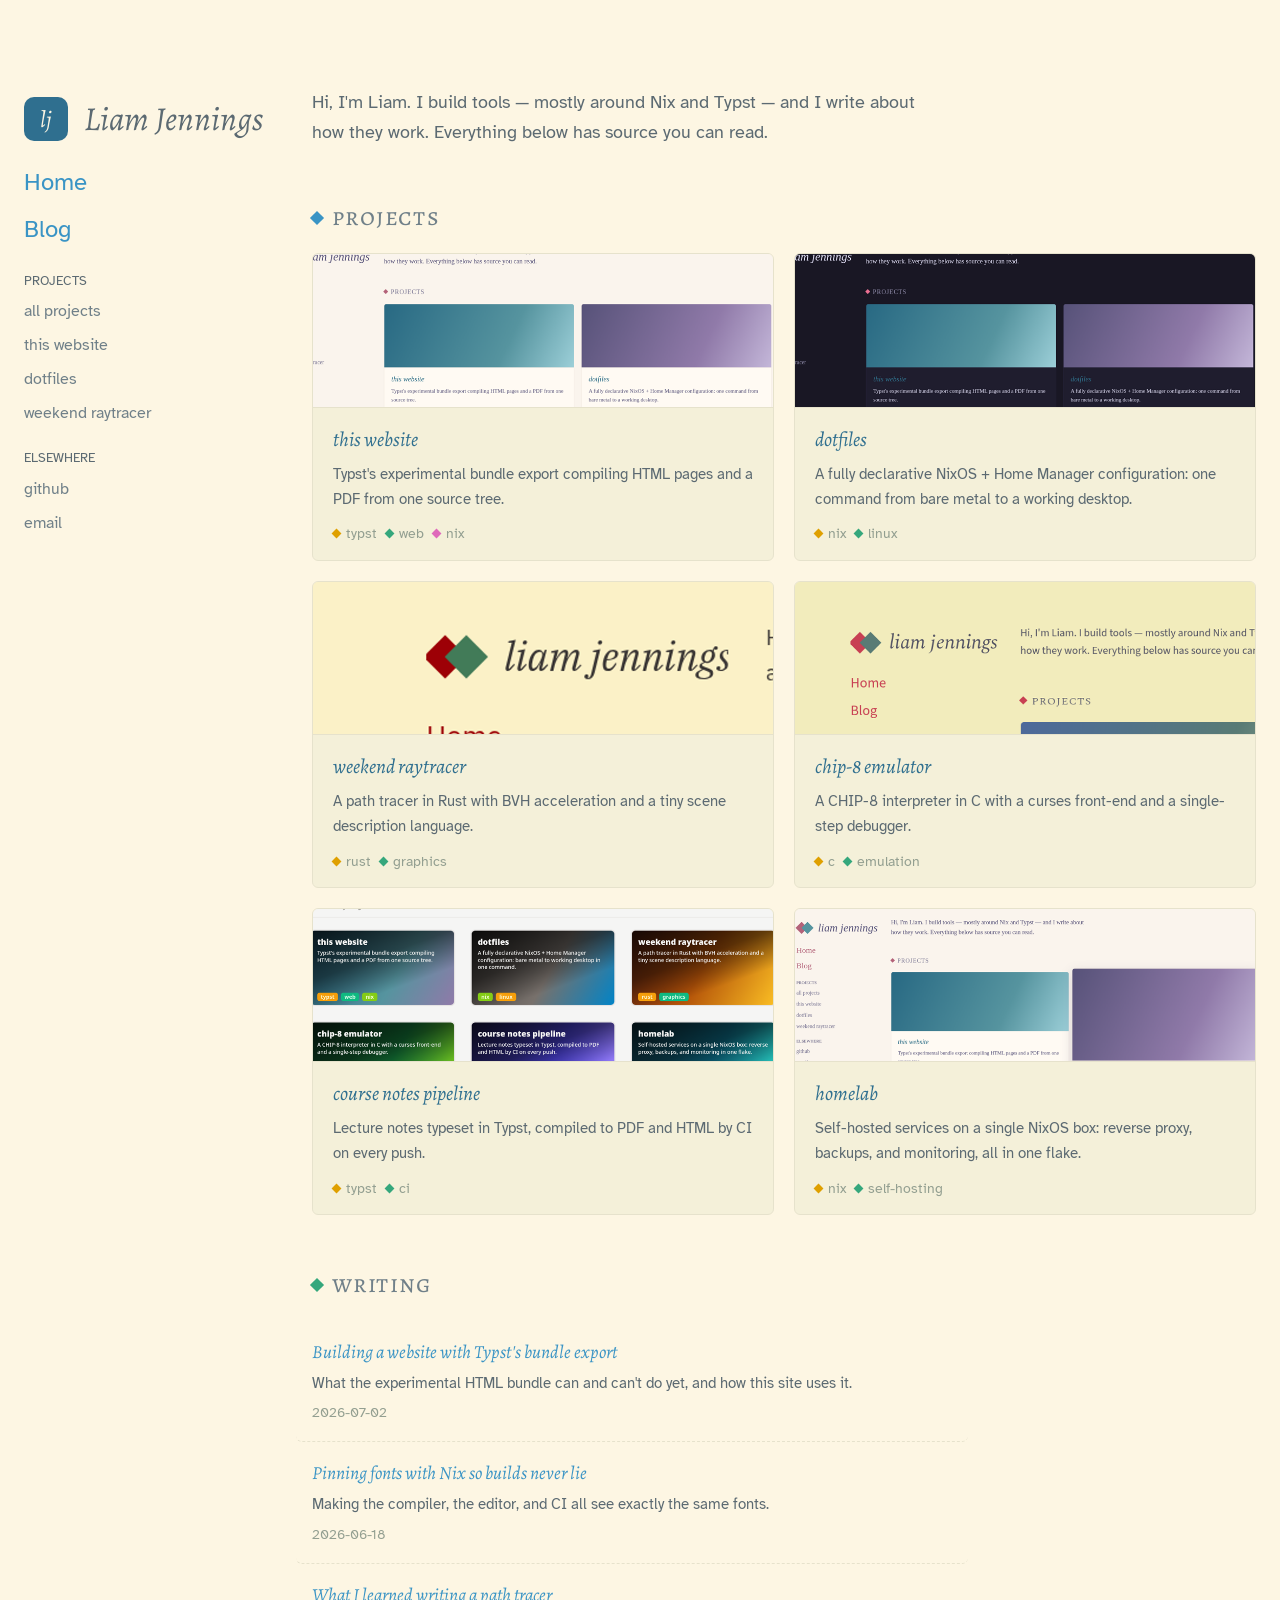
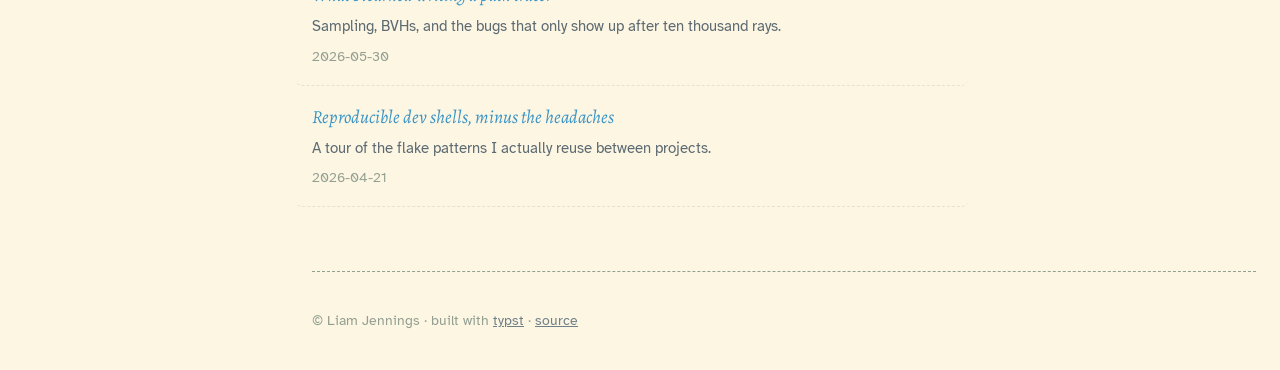
==== commit 4edba047: "Changed basic logo and title" ====
--- a/design/variant-a2/index.html
+++ b/design/variant-a2/index.html
@@ -3,7 +3,7 @@
 <head>
 <meta charset="utf-8">
 <meta name="viewport" content="width=device-width, initial-scale=1">
-<title>liam jennings</title>
+<title>Liam Jennings</title>
 <link rel="stylesheet" href="layout.css">
 <link rel="stylesheet" href="theme.css">
 </head>
@@ -11,11 +11,8 @@
 
 <aside class="sidebar">
   <a class="brand" href="#">
-    <span class="logo">
-      <span class="logo-square logo-rose"></span>
-      <span class="logo-square logo-teal"></span>
-    </span>
-    <span class="brand-name">liam jennings</span>
+    <span class="logo">lj</span>
+    <span class="brand-name">Liam Jennings</span>
   </a>
   <nav class="site-nav">
     <ul class="nav-main">
@@ -44,11 +41,8 @@
 <div class="page">
   <header class="mobile-header">
     <a class="brand" href="#">
-      <span class="logo">
-        <span class="logo-square logo-rose"></span>
-        <span class="logo-square logo-teal"></span>
-      </span>
-      <span class="brand-name">liam jennings</span>
+      <span class="logo">lj</span>
+      <span class="brand-name">Liam Jennings</span>
     </a>
     <details>
       <summary>menu</summary>
@@ -316,7 +310,7 @@
     </section>
 
     <footer class="colophon">
-      <p>© liam jennings · built with <a href="https://typst.app/">typst</a>
+      <p>© Liam Jennings · built with <a href="https://typst.app/">typst</a>
       · <a href="https://github.com/ldjennings">source</a></p>
     </footer>
   </main>
--- a/design/variant-a2/layout.css
+++ b/design/variant-a2/layout.css
@@ -84,30 +84,22 @@
   white-space: nowrap;
 }
 
+/* Temporary monogram tile — placeholder until a real logo exists. */
 .logo {
-  position: relative;
-  display: inline-block;
-  width: 50px;
-  height: 50px;
+  display: flex;
+  align-items: center;
+  justify-content: center;
+  width: 44px;
+  height: 44px;
   flex: none;
-}
-
-.logo-square {
-  position: absolute;
-  top: 12px;
-  width: 26px;
-  height: 26px;
-  transform: rotate(45deg);
-}
-
-.logo-rose {
-  left: 3px;
-  background: var(--love);
-}
-
-.logo-teal {
-  left: 21px;
-  background: var(--foam);
+  background: var(--pine);
+  color: var(--bg);
+  border-radius: 10px;
+  font-family: var(--font-display);
+  font-style: italic;
+  font-size: 1.45rem;
+  line-height: 1;
+  user-select: none;
 }
 
 /* ---- Nav ---- */
@@ -210,7 +202,7 @@
   margin-top: 0.5rem;
 }
 
-/* Section headings pick up the logo's rotated square. */
+/* Small rotated-diamond accent before section headings. */
 h2 {
   font-family: var(--font-display);
   font-variant-caps: all-small-caps;
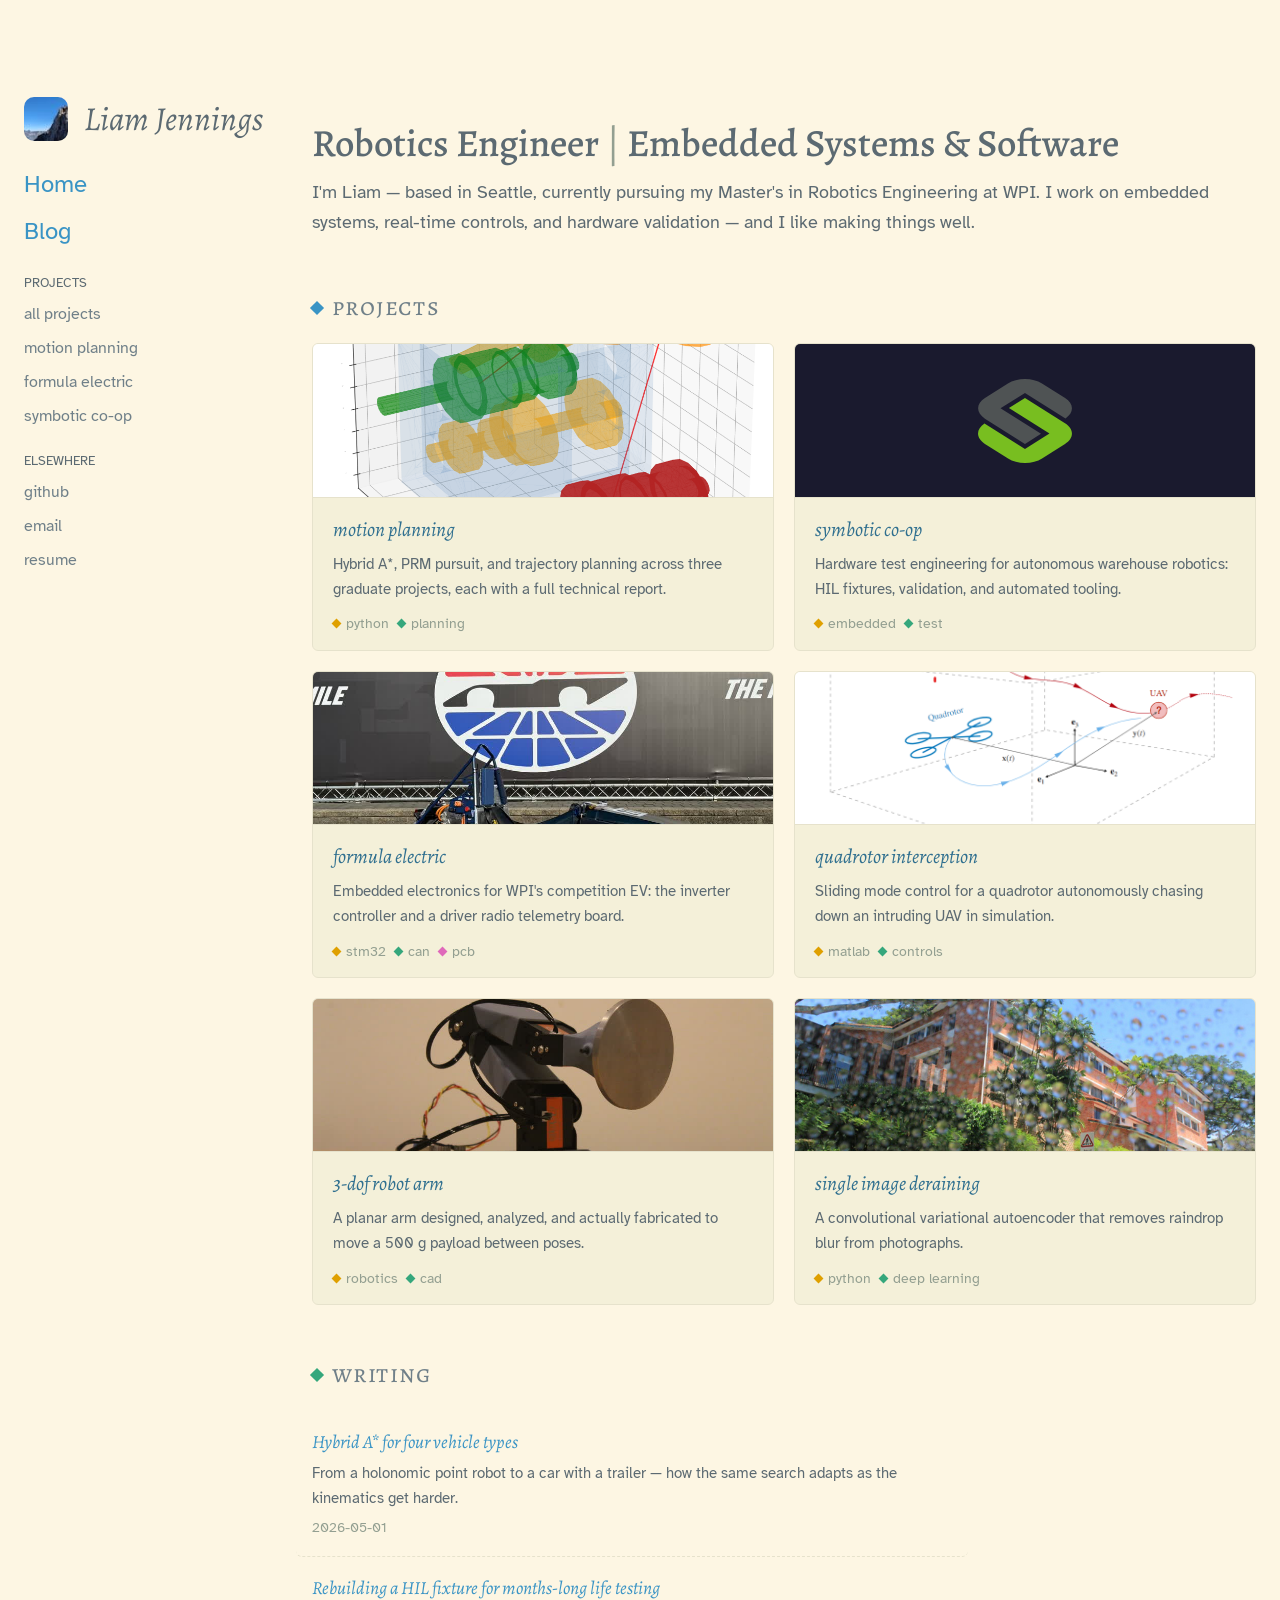
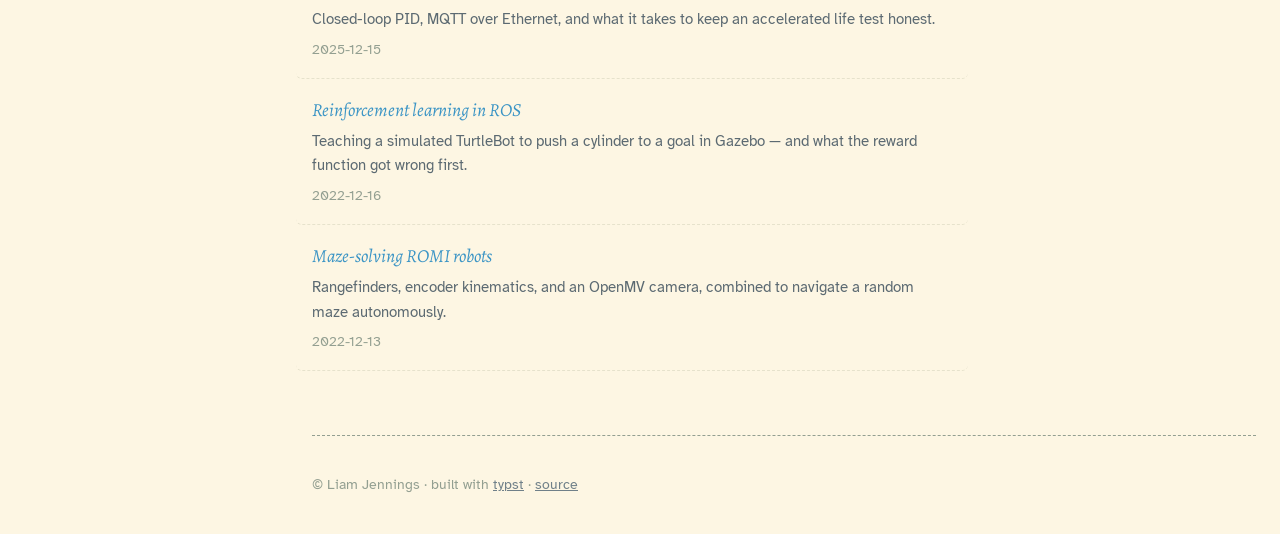
==== commit 43291deb: "done with designing" ====
--- a/design/variant-a2/index.html
+++ b/design/variant-a2/index.html
@@ -4,6 +4,7 @@
 <meta charset="utf-8">
 <meta name="viewport" content="width=device-width, initial-scale=1">
 <title>Liam Jennings</title>
+<link rel="icon" type="image/jpeg" href="img/logo.jpg">
 <link rel="stylesheet" href="layout.css">
 <link rel="stylesheet" href="theme.css">
 </head>
@@ -11,7 +12,7 @@
 
 <aside class="sidebar">
   <a class="brand" href="#">
-    <span class="logo">lj</span>
+    <img class="logo" src="img/logo.jpg" alt="">
     <span class="brand-name">Liam Jennings</span>
   </a>
   <nav class="site-nav">
@@ -23,9 +24,9 @@
       <p class="nav-group-title">projects</p>
       <ul>
         <li><a href="#projects">all projects</a></li>
-        <li><a href="#">this website</a></li>
-        <li><a href="#">dotfiles</a></li>
-        <li><a href="#">weekend raytracer</a></li>
+        <li><a href="https://jenningsliamd.me/robotics/2026/05/01/motion-planning/">motion planning</a></li>
+        <li><a href="https://jenningsliamd.me/robotics/2025/05/01/formula-electric/">formula electric</a></li>
+        <li><a href="https://jenningsliamd.me/work/2025/12/15/symbotic/">symbotic co-op</a></li>
       </ul>
     </div>
     <div class="nav-group">
@@ -33,6 +34,7 @@
       <ul>
         <li><a href="https://github.com/ldjennings">github</a></li>
         <li><a href="mailto:jenningsliamd@gmail.com">email</a></li>
+        <li><a href="https://jenningsliamd.me/assets/documents/liam_jennings_06_20_2026.pdf">resume</a></li>
       </ul>
     </div>
   </nav>
@@ -41,7 +43,7 @@
 <div class="page">
   <header class="mobile-header">
     <a class="brand" href="#">
-      <span class="logo">lj</span>
+      <img class="logo" src="img/logo.jpg" alt="">
       <span class="brand-name">Liam Jennings</span>
     </a>
     <details>
@@ -56,218 +58,232 @@
   </header>
 
   <main>
-    <p class="intro">Hi, I'm Liam. I build tools — mostly around Nix and
-    Typst — and I write about how they work. Everything below has source
-    you can read.</p>
+    <h1 class="page-title">Robotics Engineer <span class="title-sep">|</span> Embedded Systems &amp; Software</h1>
+    <p class="intro">I'm Liam — based in Seattle, currently pursuing my
+    Master's in Robotics Engineering at WPI. I work on embedded systems,
+    real-time controls, and hardware validation — and I like making
+    things well.</p>
 
     <section id="projects">
       <h2>projects</h2>
       <div class="project-grid">
 
         <article class="project">
-          <div class="thumb thumb-web"></div>
-          <div class="card-body">
-            <h3><a href="#">this website</a></h3>
-            <p>Typst's experimental bundle export compiling HTML pages and
-            a PDF from one source tree.</p>
-            <ul class="tags"><li>typst</li><li>web</li><li>nix</li></ul>
+          <div class="thumb thumb-motion"></div>
+          <div class="card-body">
+            <h3><a href="https://jenningsliamd.me/robotics/2026/05/01/motion-planning/">motion planning</a></h3>
+            <p>Hybrid A*, PRM pursuit, and trajectory planning across three
+            graduate projects, each with a full technical report.</p>
+            <ul class="tags"><li>python</li><li>planning</li></ul>
+            <details class="more">
+              <summary>details</summary>
+              <div class="blurb">
+                <p class="badges"><span class="badge study">coursework</span></p>
+                <p>Three projects from RBE 550 at WPI: Hybrid A* search for
+                four vehicle models — from a holonomic point robot up to a
+                car with trailer — with Reeds-Shepp connections; and a
+                pursuit simulation pitting a grid-based A* agent against a
+                firetruck planning over a PRM. Reports written to actually
+                explain the algorithms, not just log results.</p>
+                <p class="blurb-links"><a href="https://jenningsliamd.me/robotics/2026/05/01/motion-planning/">write-up ↗</a> <a href="https://github.com/ldjennings/valet">source ↗</a></p>
+              </div>
+            </details>
+          </div>
+          <a class="card-link" href="https://jenningsliamd.me/robotics/2026/05/01/motion-planning/" aria-hidden="true" tabindex="-1"></a>
+          <div class="preview" aria-hidden="true">
+            <div class="preview-thumb thumb-motion"></div>
+            <div class="preview-body">
+              <h3>motion planning</h3>
+              <p class="badges"><span class="badge study">coursework</span></p>
+              <p>Three projects from RBE 550 at WPI: Hybrid A* search for
+              four vehicle models — from a holonomic point robot up to a
+              car with trailer — with Reeds-Shepp connections; and a
+              pursuit simulation pitting a grid-based A* agent against a
+              firetruck planning over a PRM. Reports written to actually
+              explain the algorithms, not just log results.</p>
+              <p class="blurb-links"><a href="https://jenningsliamd.me/robotics/2026/05/01/motion-planning/">write-up ↗</a> <a href="https://github.com/ldjennings/valet">source ↗</a></p>
+            </div>
+          </div>
+        </article>
+
+        <article class="project">
+          <div class="thumb thumb-sym"></div>
+          <div class="card-body">
+            <h3><a href="https://jenningsliamd.me/work/2025/12/15/symbotic/">symbotic co-op</a></h3>
+            <p>Hardware test engineering for autonomous warehouse robotics:
+            HIL fixtures, validation, and automated tooling.</p>
+            <ul class="tags"><li>embedded</li><li>test</li></ul>
+            <details class="more">
+              <summary>details</summary>
+              <div class="blurb">
+                <p class="badges"><span class="badge lab">industry</span></p>
+                <p>Owned end-to-end hardware validation for embedded and
+                electromechanical subsystems. Redesigned a
+                hardware-in-the-loop traction motor fixture with closed-loop
+                PID and MQTT-over-Ethernet for multi-month accelerated life
+                testing, and built Python tooling for log parsing and
+                time-series visualization with InfluxDB.</p>
+                <p class="blurb-links"><a href="https://jenningsliamd.me/work/2025/12/15/symbotic/">write-up ↗</a></p>
+              </div>
+            </details>
+          </div>
+          <a class="card-link" href="https://jenningsliamd.me/work/2025/12/15/symbotic/" aria-hidden="true" tabindex="-1"></a>
+          <div class="preview" aria-hidden="true">
+            <div class="preview-thumb thumb-sym"></div>
+            <div class="preview-body">
+              <h3>symbotic co-op</h3>
+              <p class="badges"><span class="badge lab">industry</span></p>
+              <p>Owned end-to-end hardware validation for embedded and
+              electromechanical subsystems. Redesigned a
+              hardware-in-the-loop traction motor fixture with closed-loop
+              PID and MQTT-over-Ethernet for multi-month accelerated life
+              testing, and built Python tooling for log parsing and
+              time-series visualization with InfluxDB.</p>
+              <p class="blurb-links"><a href="https://jenningsliamd.me/work/2025/12/15/symbotic/">write-up ↗</a></p>
+            </div>
+          </div>
+        </article>
+
+        <article class="project">
+          <div class="thumb thumb-formula"></div>
+          <div class="card-body">
+            <h3><a href="https://jenningsliamd.me/robotics/2025/05/01/formula-electric/">formula electric</a></h3>
+            <p>Embedded electronics for WPI's competition EV: the inverter
+            controller and a driver radio telemetry board.</p>
+            <ul class="tags"><li>stm32</li><li>can</li><li>pcb</li></ul>
             <details class="more">
               <summary>details</summary>
               <div class="blurb">
                 <p class="badges"><span class="badge open">open source</span></p>
-                <p>One compiler produces the whole site: HTML pages, shared
-                assets, and a print-ready PDF twin of the blog, with
-                cross-document links resolved at build time. Fonts and the
-                toolchain are pinned through a Nix flake, so every build is
-                identical everywhere.</p>
-                <p class="blurb-links"><a href="#">source ↗</a> <a href="#">live site ↗</a></p>
-              </div>
-            </details>
-          </div>
-          <a class="card-link" href="#" aria-hidden="true" tabindex="-1"></a>
-          <div class="preview" aria-hidden="true">
-            <div class="preview-thumb thumb-web"></div>
-            <div class="preview-body">
-              <h3>this website</h3>
+                <p>Designed and validated boards for the 2024–25 car: an
+                STM32 mixed-signal inverter controller that conditions pedal
+                inputs and commands the motor controller over CAN, and a
+                Bluetooth driver-radio board for live telemetry — PCB
+                design through firmware and vehicle integration.</p>
+                <p class="blurb-links"><a href="https://jenningsliamd.me/robotics/2025/05/01/formula-electric/">write-up ↗</a> <a href="https://github.com/ldjennings/driver-radio">source ↗</a></p>
+              </div>
+            </details>
+          </div>
+          <a class="card-link" href="https://jenningsliamd.me/robotics/2025/05/01/formula-electric/" aria-hidden="true" tabindex="-1"></a>
+          <div class="preview" aria-hidden="true">
+            <div class="preview-thumb thumb-formula"></div>
+            <div class="preview-body">
+              <h3>formula electric</h3>
               <p class="badges"><span class="badge open">open source</span></p>
-              <p>One compiler produces the whole site: HTML pages, shared
-              assets, and a print-ready PDF twin of the blog, with
-              cross-document links resolved at build time. Fonts and the
-              toolchain are pinned through a Nix flake, so every build is
-              identical everywhere.</p>
-              <p class="blurb-links"><a href="#">source ↗</a> <a href="#">live site ↗</a></p>
-            </div>
-          </div>
-        </article>
-
-        <article class="project">
-          <div class="thumb thumb-dots"></div>
-          <div class="card-body">
-            <h3><a href="#">dotfiles</a></h3>
-            <p>A fully declarative NixOS + Home Manager configuration: one
-            command from bare metal to a working desktop.</p>
-            <ul class="tags"><li>nix</li><li>linux</li></ul>
+              <p>Designed and validated boards for the 2024–25 car: an
+              STM32 mixed-signal inverter controller that conditions pedal
+              inputs and commands the motor controller over CAN, and a
+              Bluetooth driver-radio board for live telemetry — PCB design
+              through firmware and vehicle integration.</p>
+              <p class="blurb-links"><a href="https://jenningsliamd.me/robotics/2025/05/01/formula-electric/">write-up ↗</a> <a href="https://github.com/ldjennings/driver-radio">source ↗</a></p>
+            </div>
+          </div>
+        </article>
+
+        <article class="project">
+          <div class="thumb thumb-quad"></div>
+          <div class="card-body">
+            <h3><a href="https://jenningsliamd.me/robotics/2023/12/13/UAV-sim/">quadrotor interception</a></h3>
+            <p>Sliding mode control for a quadrotor autonomously chasing
+            down an intruding UAV in simulation.</p>
+            <ul class="tags"><li>matlab</li><li>controls</li></ul>
+            <details class="more">
+              <summary>details</summary>
+              <div class="blurb">
+                <p class="badges"><span class="badge study">coursework</span></p>
+                <p>A sliding mode controller regulating altitude, roll, and
+                pitch, paired with trajectory prediction of the target, so
+                the quadrotor can track, intercept, and return with an
+                intruder inside a 10 m bounded airspace — staying stable
+                through the disturbance of capture.</p>
+                <p class="blurb-links"><a href="https://jenningsliamd.me/robotics/2023/12/13/UAV-sim/">write-up ↗</a> <a href="https://github.com/ldjennings/RBE502Quadrotor">source ↗</a></p>
+              </div>
+            </details>
+          </div>
+          <a class="card-link" href="https://jenningsliamd.me/robotics/2023/12/13/UAV-sim/" aria-hidden="true" tabindex="-1"></a>
+          <div class="preview" aria-hidden="true">
+            <div class="preview-thumb thumb-quad"></div>
+            <div class="preview-body">
+              <h3>quadrotor interception</h3>
+              <p class="badges"><span class="badge study">coursework</span></p>
+              <p>A sliding mode controller regulating altitude, roll, and
+              pitch, paired with trajectory prediction of the target, so
+              the quadrotor can track, intercept, and return with an
+              intruder inside a 10 m bounded airspace — staying stable
+              through the disturbance of capture.</p>
+              <p class="blurb-links"><a href="https://jenningsliamd.me/robotics/2023/12/13/UAV-sim/">write-up ↗</a> <a href="https://github.com/ldjennings/RBE502Quadrotor">source ↗</a></p>
+            </div>
+          </div>
+        </article>
+
+        <article class="project">
+          <div class="thumb thumb-arm"></div>
+          <div class="card-body">
+            <h3><a href="https://jenningsliamd.me/robotics/2023/12/03/robot-arm/">3-dof robot arm</a></h3>
+            <p>A planar arm designed, analyzed, and actually fabricated to
+            move a 500 g payload between poses.</p>
+            <ul class="tags"><li>robotics</li><li>cad</li></ul>
+            <details class="more">
+              <summary>details</summary>
+              <div class="blurb">
+                <p class="badges"><span class="badge study">coursework</span></p>
+                <p>Full-stack arm design for RBE 501: forward kinematics via
+                the Product of Exponentials, closed-form geometric inverse
+                kinematics, trajectory generation, dynamics analysis, and
+                motor selection. The course only required the analysis — we
+                built the physical arm anyway.</p>
+                <p class="blurb-links"><a href="https://jenningsliamd.me/robotics/2023/12/03/robot-arm/">write-up ↗</a></p>
+              </div>
+            </details>
+          </div>
+          <a class="card-link" href="https://jenningsliamd.me/robotics/2023/12/03/robot-arm/" aria-hidden="true" tabindex="-1"></a>
+          <div class="preview" aria-hidden="true">
+            <div class="preview-thumb thumb-arm"></div>
+            <div class="preview-body">
+              <h3>3-dof robot arm</h3>
+              <p class="badges"><span class="badge study">coursework</span></p>
+              <p>Full-stack arm design for RBE 501: forward kinematics via
+              the Product of Exponentials, closed-form geometric inverse
+              kinematics, trajectory generation, dynamics analysis, and
+              motor selection. The course only required the analysis — we
+              built the physical arm anyway.</p>
+              <p class="blurb-links"><a href="https://jenningsliamd.me/robotics/2023/12/03/robot-arm/">write-up ↗</a></p>
+            </div>
+          </div>
+        </article>
+
+        <article class="project">
+          <div class="thumb thumb-derain"></div>
+          <div class="card-body">
+            <h3><a href="https://ldjennings.github.io/CS539FinalProject">single image deraining</a></h3>
+            <p>A convolutional variational autoencoder that removes
+            raindrop blur from photographs.</p>
+            <ul class="tags"><li>python</li><li>deep learning</li></ul>
             <details class="more">
               <summary>details</summary>
               <div class="blurb">
                 <p class="badges"><span class="badge open">open source</span></p>
-                <p>Every machine I own boots from the same flake: window
-                manager, editor, secrets, and services all described in one
-                tree. Reinstalling is a non-event, and experiments roll back
-                with a single generation switch.</p>
-                <p class="blurb-links"><a href="#">source ↗</a></p>
-              </div>
-            </details>
-          </div>
-          <a class="card-link" href="#" aria-hidden="true" tabindex="-1"></a>
-          <div class="preview" aria-hidden="true">
-            <div class="preview-thumb thumb-dots"></div>
-            <div class="preview-body">
-              <h3>dotfiles</h3>
+                <p>A CVAE trained to reconstruct clean images from
+                rain-degraded inputs, built as a machine learning course
+                final project. The project site walks through the
+                architecture, training, and results side by side with the
+                degraded originals.</p>
+                <p class="blurb-links"><a href="https://ldjennings.github.io/CS539FinalProject">project site ↗</a> <a href="https://github.com/ldjennings/deraining-tools">source ↗</a></p>
+              </div>
+            </details>
+          </div>
+          <a class="card-link" href="https://ldjennings.github.io/CS539FinalProject" aria-hidden="true" tabindex="-1"></a>
+          <div class="preview" aria-hidden="true">
+            <div class="preview-thumb thumb-derain"></div>
+            <div class="preview-body">
+              <h3>single image deraining</h3>
               <p class="badges"><span class="badge open">open source</span></p>
-              <p>Every machine I own boots from the same flake: window
-              manager, editor, secrets, and services all described in one
-              tree. Reinstalling is a non-event, and experiments roll back
-              with a single generation switch.</p>
-              <p class="blurb-links"><a href="#">source ↗</a></p>
-            </div>
-          </div>
-        </article>
-
-        <article class="project">
-          <div class="thumb thumb-ray"></div>
-          <div class="card-body">
-            <h3><a href="#">weekend raytracer</a></h3>
-            <p>A path tracer in Rust with BVH acceleration and a tiny scene
-            description language.</p>
-            <ul class="tags"><li>rust</li><li>graphics</li></ul>
-            <details class="more">
-              <summary>details</summary>
-              <div class="blurb">
-                <p class="badges"><span class="badge open">open source</span></p>
-                <p>Started as the classic weekend book, then kept going:
-                bounding-volume hierarchies, importance sampling, and a
-                small text format for describing scenes. Renders the
-                obligatory glass spheres, but also my apartment.</p>
-                <p class="blurb-links"><a href="#">source ↗</a> <a href="#">gallery ↗</a></p>
-              </div>
-            </details>
-          </div>
-          <a class="card-link" href="#" aria-hidden="true" tabindex="-1"></a>
-          <div class="preview" aria-hidden="true">
-            <div class="preview-thumb thumb-ray"></div>
-            <div class="preview-body">
-              <h3>weekend raytracer</h3>
-              <p class="badges"><span class="badge open">open source</span></p>
-              <p>Started as the classic weekend book, then kept going:
-              bounding-volume hierarchies, importance sampling, and a small
-              text format for describing scenes. Renders the obligatory
-              glass spheres, but also my apartment.</p>
-              <p class="blurb-links"><a href="#">source ↗</a> <a href="#">gallery ↗</a></p>
-            </div>
-          </div>
-        </article>
-
-        <article class="project">
-          <div class="thumb thumb-chip"></div>
-          <div class="card-body">
-            <h3><a href="#">chip-8 emulator</a></h3>
-            <p>A CHIP-8 interpreter in C with a curses front-end and a
-            single-step debugger.</p>
-            <ul class="tags"><li>c</li><li>emulation</li></ul>
-            <details class="more">
-              <summary>details</summary>
-              <div class="blurb">
-                <p class="badges"><span class="badge open">open source</span></p>
-                <p>A complete interpreter for the 1970s virtual machine,
-                playable in a terminal. The single-step debugger shows
-                registers, the stack, and disassembly live — written to
-                understand how emulation actually works before attempting
-                anything bigger.</p>
-                <p class="blurb-links"><a href="#">source ↗</a></p>
-              </div>
-            </details>
-          </div>
-          <a class="card-link" href="#" aria-hidden="true" tabindex="-1"></a>
-          <div class="preview" aria-hidden="true">
-            <div class="preview-thumb thumb-chip"></div>
-            <div class="preview-body">
-              <h3>chip-8 emulator</h3>
-              <p class="badges"><span class="badge open">open source</span></p>
-              <p>A complete interpreter for the 1970s virtual machine,
-              playable in a terminal. The single-step debugger shows
-              registers, the stack, and disassembly live — written to
-              understand how emulation actually works before attempting
-              anything bigger.</p>
-              <p class="blurb-links"><a href="#">source ↗</a></p>
-            </div>
-          </div>
-        </article>
-
-        <article class="project">
-          <div class="thumb thumb-notes"></div>
-          <div class="card-body">
-            <h3><a href="#">course notes pipeline</a></h3>
-            <p>Lecture notes typeset in Typst, compiled to PDF and HTML by
-            CI on every push.</p>
-            <ul class="tags"><li>typst</li><li>ci</li></ul>
-            <details class="more">
-              <summary>details</summary>
-              <div class="blurb">
-                <p class="badges"><span class="badge study">coursework</span></p>
-                <p>Notes get written once in Typst and published twice:
-                a paged PDF for printing and margin scribbles, and HTML for
-                quick reference. CI rebuilds both on every push, so the
-                published copy never lags the source.</p>
-                <p class="blurb-links"><a href="#">source ↗</a> <a href="#">notes ↗</a></p>
-              </div>
-            </details>
-          </div>
-          <a class="card-link" href="#" aria-hidden="true" tabindex="-1"></a>
-          <div class="preview" aria-hidden="true">
-            <div class="preview-thumb thumb-notes"></div>
-            <div class="preview-body">
-              <h3>course notes pipeline</h3>
-              <p class="badges"><span class="badge study">coursework</span></p>
-              <p>Notes get written once in Typst and published twice: a
-              paged PDF for printing and margin scribbles, and HTML for
-              quick reference. CI rebuilds both on every push, so the
-              published copy never lags the source.</p>
-              <p class="blurb-links"><a href="#">source ↗</a> <a href="#">notes ↗</a></p>
-            </div>
-          </div>
-        </article>
-
-        <article class="project">
-          <div class="thumb thumb-lab"></div>
-          <div class="card-body">
-            <h3><a href="#">homelab</a></h3>
-            <p>Self-hosted services on a single NixOS box: reverse proxy,
-            backups, and monitoring, all in one flake.</p>
-            <ul class="tags"><li>nix</li><li>self-hosting</li></ul>
-            <details class="more">
-              <summary>details</summary>
-              <div class="blurb">
-                <p class="badges"><span class="badge lab">self-hosted</span></p>
-                <p>One machine, one flake: media, git mirrors, and backups
-                behind a reverse proxy with automatic certificates.
-                Monitoring pages me before anything user-visible breaks —
-                in theory.</p>
-                <p class="blurb-links"><a href="#">source ↗</a></p>
-              </div>
-            </details>
-          </div>
-          <a class="card-link" href="#" aria-hidden="true" tabindex="-1"></a>
-          <div class="preview" aria-hidden="true">
-            <div class="preview-thumb thumb-lab"></div>
-            <div class="preview-body">
-              <h3>homelab</h3>
-              <p class="badges"><span class="badge lab">self-hosted</span></p>
-              <p>One machine, one flake: media, git mirrors, and backups
-              behind a reverse proxy with automatic certificates.
-              Monitoring pages me before anything user-visible breaks — in
-              theory.</p>
-              <p class="blurb-links"><a href="#">source ↗</a></p>
+              <p>A CVAE trained to reconstruct clean images from
+              rain-degraded inputs, built as a machine learning course
+              final project. The project site walks through the
+              architecture, training, and results side by side with the
+              degraded originals.</p>
+              <p class="blurb-links"><a href="https://ldjennings.github.io/CS539FinalProject">project site ↗</a> <a href="https://github.com/ldjennings/deraining-tools">source ↗</a></p>
             </div>
           </div>
         </article>
@@ -279,39 +295,39 @@
       <h2>writing</h2>
       <ul class="article-list">
         <li>
-          <a href="#">Building a website with Typst's bundle export</a>
-          <p>What the experimental HTML bundle can and can't do yet, and how
-          this site uses it.</p>
-          <time datetime="2026-07-02">2026-07-02</time>
-          <a class="row-link" href="#" aria-hidden="true" tabindex="-1"></a>
+          <a href="https://jenningsliamd.me/robotics/2026/05/01/motion-planning/">Hybrid A* for four vehicle types</a>
+          <p>From a holonomic point robot to a car with a trailer — how the
+          same search adapts as the kinematics get harder.</p>
+          <time datetime="2026-05-01">2026-05-01</time>
+          <a class="row-link" href="https://jenningsliamd.me/robotics/2026/05/01/motion-planning/" aria-hidden="true" tabindex="-1"></a>
         </li>
         <li>
-          <a href="#">Pinning fonts with Nix so builds never lie</a>
-          <p>Making the compiler, the editor, and CI all see exactly the
-          same fonts.</p>
-          <time datetime="2026-06-18">2026-06-18</time>
-          <a class="row-link" href="#" aria-hidden="true" tabindex="-1"></a>
+          <a href="https://jenningsliamd.me/work/2025/12/15/symbotic/">Rebuilding a HIL fixture for months-long life testing</a>
+          <p>Closed-loop PID, MQTT over Ethernet, and what it takes to keep
+          an accelerated life test honest.</p>
+          <time datetime="2025-12-15">2025-12-15</time>
+          <a class="row-link" href="https://jenningsliamd.me/work/2025/12/15/symbotic/" aria-hidden="true" tabindex="-1"></a>
         </li>
         <li>
-          <a href="#">What I learned writing a path tracer</a>
-          <p>Sampling, BVHs, and the bugs that only show up after ten
-          thousand rays.</p>
-          <time datetime="2026-05-30">2026-05-30</time>
-          <a class="row-link" href="#" aria-hidden="true" tabindex="-1"></a>
+          <a href="https://jenningsliamd.me/robotics/2022/12/16/reinforcement-learning/">Reinforcement learning in ROS</a>
+          <p>Teaching a simulated TurtleBot to push a cylinder to a goal in
+          Gazebo — and what the reward function got wrong first.</p>
+          <time datetime="2022-12-16">2022-12-16</time>
+          <a class="row-link" href="https://jenningsliamd.me/robotics/2022/12/16/reinforcement-learning/" aria-hidden="true" tabindex="-1"></a>
         </li>
         <li>
-          <a href="#">Reproducible dev shells, minus the headaches</a>
-          <p>A tour of the flake patterns I actually reuse between
-          projects.</p>
-          <time datetime="2026-04-21">2026-04-21</time>
-          <a class="row-link" href="#" aria-hidden="true" tabindex="-1"></a>
+          <a href="https://jenningsliamd.me/robotics/2022/12/13/maze-robot/">Maze-solving ROMI robots</a>
+          <p>Rangefinders, encoder kinematics, and an OpenMV camera, combined
+          to navigate a random maze autonomously.</p>
+          <time datetime="2022-12-13">2022-12-13</time>
+          <a class="row-link" href="https://jenningsliamd.me/robotics/2022/12/13/maze-robot/" aria-hidden="true" tabindex="-1"></a>
         </li>
       </ul>
     </section>
 
     <footer class="colophon">
       <p>© Liam Jennings · built with <a href="https://typst.app/">typst</a>
-      · <a href="https://github.com/ldjennings">source</a></p>
+      · <a href="https://github.com/ldjennings/website">source</a></p>
     </footer>
   </main>
 </div>
--- a/design/variant-a2/layout.css
+++ b/design/variant-a2/layout.css
@@ -84,22 +84,13 @@
   white-space: nowrap;
 }
 
-/* Temporary monogram tile — placeholder until a real logo exists. */
+/* Logo photo carried over from the current live site (52×52 source). */
 .logo {
-  display: flex;
-  align-items: center;
-  justify-content: center;
   width: 44px;
   height: 44px;
   flex: none;
-  background: var(--pine);
-  color: var(--bg);
   border-radius: 10px;
-  font-family: var(--font-display);
-  font-style: italic;
-  font-size: 1.45rem;
-  line-height: 1;
-  user-select: none;
+  object-fit: cover;
 }
 
 /* ---- Nav ---- */
@@ -196,10 +187,23 @@
   outline-offset: 2px;
 }
 
+/* Page title above the intro gives the content some air at the top. */
+.page-title {
+  font-family: var(--font-display);
+  font-weight: 500;
+  font-size: 2.4rem;
+  line-height: 1.2;
+  margin: 2.5rem 0 0.75rem;
+}
+
+.title-sep {
+  color: var(--muted);
+  font-weight: 400;
+}
+
 .intro {
   font-size: 1.15rem;
-  max-width: 38rem;
-  margin-top: 0.5rem;
+  margin-top: 0;
 }
 
 /* Small rotated-diamond accent before section headings. */
@@ -260,8 +264,8 @@
 }
 
 /* Thumbnail band: fixed ratio keeps the grid neat regardless of image.
-   Real screenshots, untinted (decided in the thumbnail lab). The shot-*.png
-   files are crops of actual renders standing in for per-project images. */
+   Real screenshots, untinted (decided in the thumbnail lab). Images pulled
+   from the current live site (jenningsliamd.me). */
 .thumb {
   aspect-ratio: 3 / 1;
   border-bottom: 1px solid var(--overlay);
@@ -270,12 +274,15 @@
   background-position: center;
 }
 
-.thumb-web   { background-image: url("img/shot-1.png"); }
-.thumb-dots  { background-image: url("img/shot-2.png"); }
-.thumb-ray   { background-image: url("img/shot-3.png"); }
-.thumb-chip  { background-image: url("img/shot-4.png"); }
-.thumb-notes { background-image: url("img/shot-5.png"); }
-.thumb-lab   { background-image: url("img/shot-6.png"); }
+.thumb-motion  { background-image: url("img/real-motion.png"); }
+.thumb-formula { background-image: url("img/real-formula.jpg"); }
+.thumb-arm     { background-image: url("img/real-arm.jpg"); }
+.thumb-quad    { background-image: url("img/real-quad.png"); background-color: #fff; }
+.thumb-derain  { background-image: url("img/real-derain.png"); }
+/* Symbotic has no shareable photos — logo on navy, like the live site. */
+.thumb-sym {
+  background: #1a1a2e url("img/real-sym.svg") center / auto 55% no-repeat;
+}
 
 .card-body {
   padding: 1rem 1.25rem 0.9rem;
